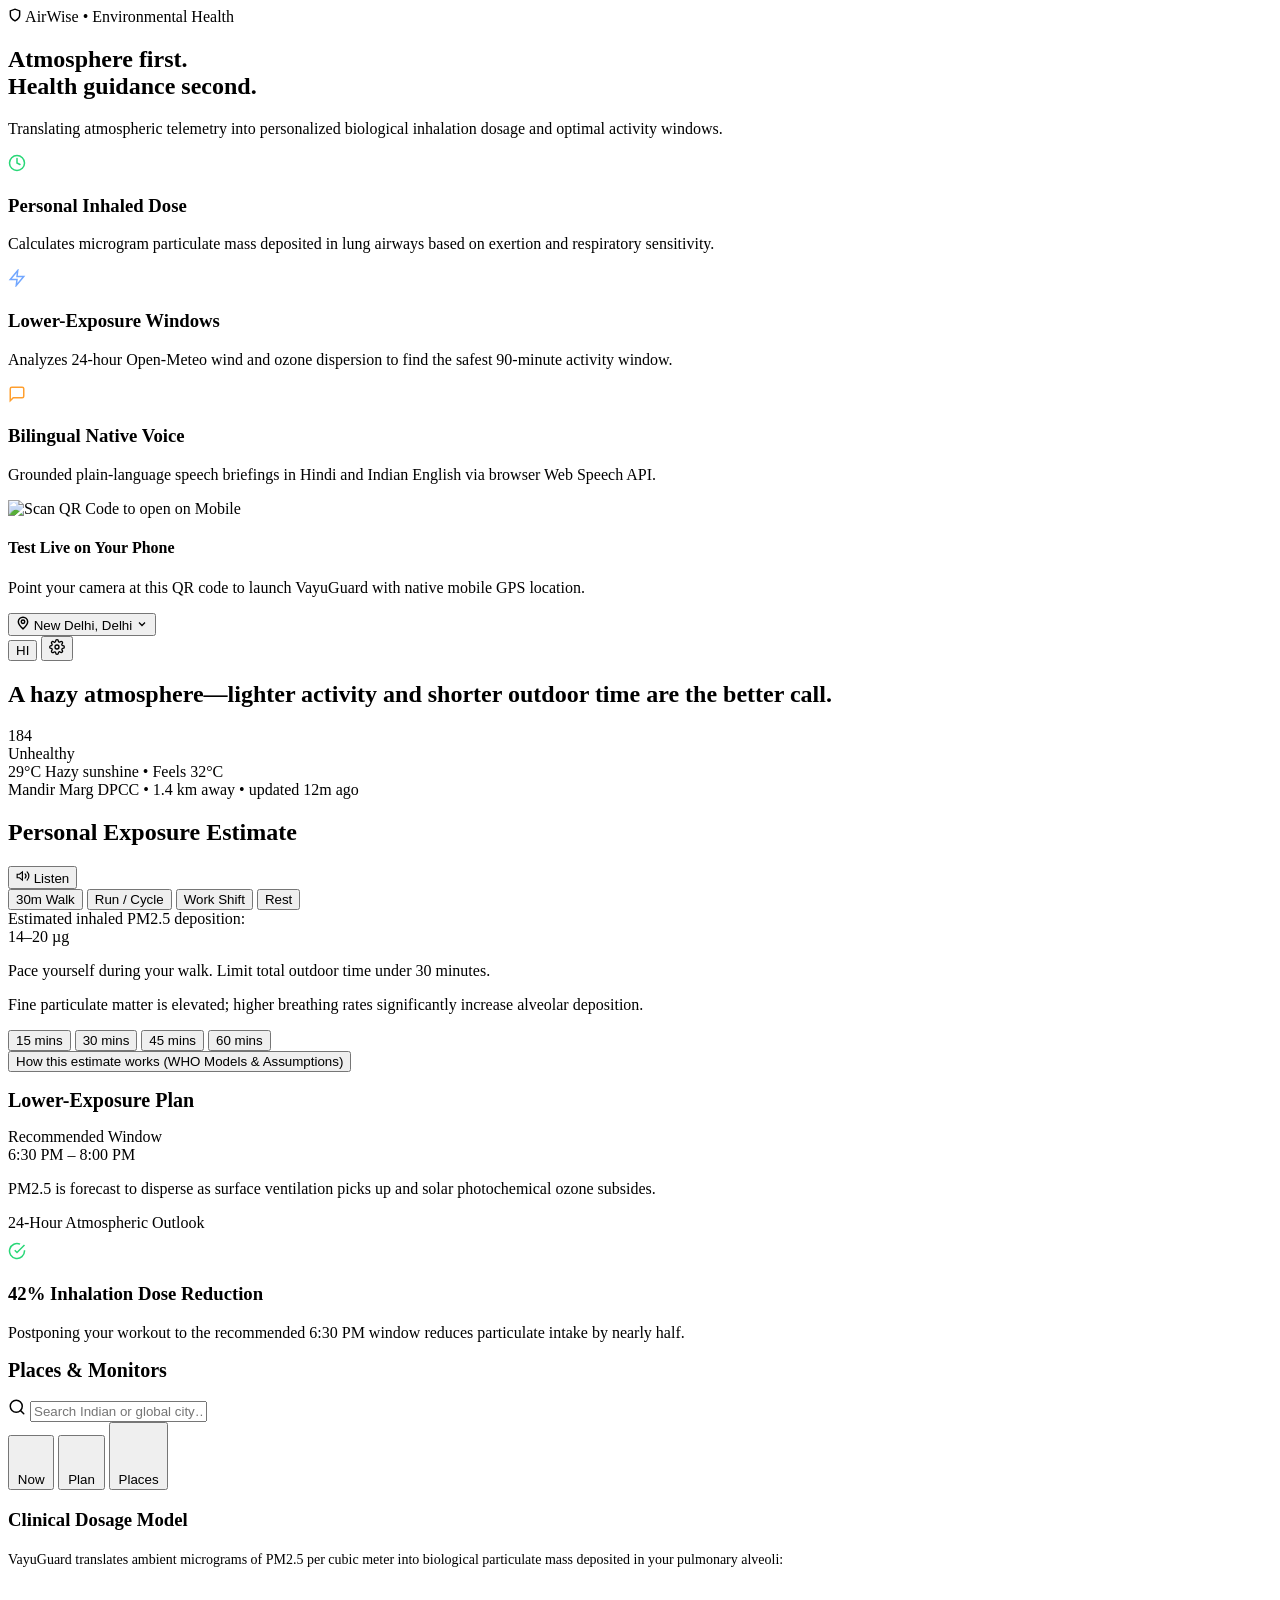
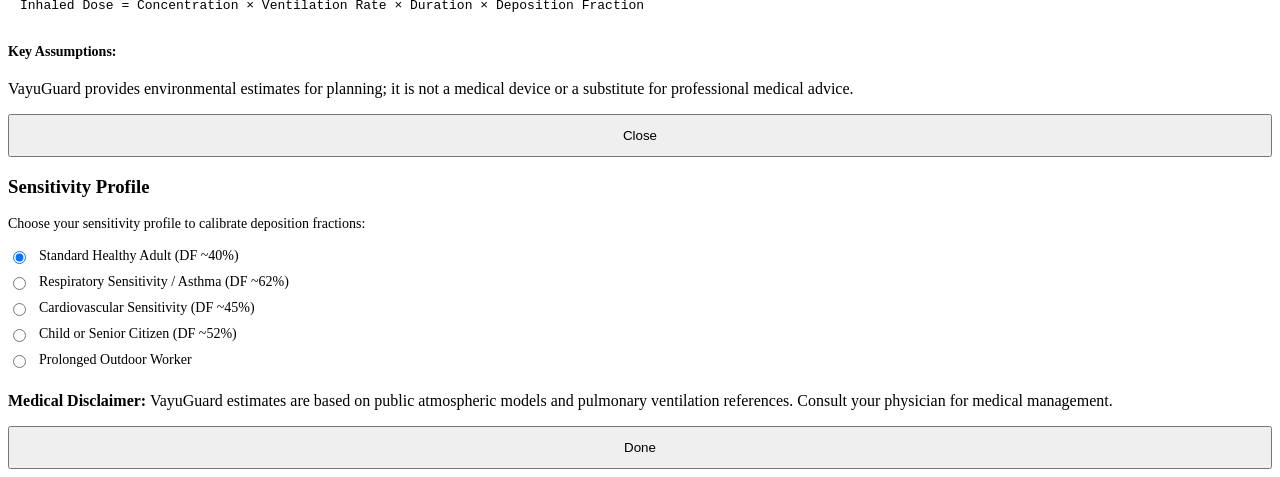
==== public/index.html @ 179cac8d "feat: initial commit of AirWise atmospheric weather and health advisory platform" ====
<!DOCTYPE html>
<html lang="en">
<head>
  <meta charset="UTF-8">
  <meta name="viewport" content="width=device-width, initial-scale=1.0, viewport-fit=cover, maximum-scale=1.0, user-scalable=no">
  <meta name="theme-color" content="#0B1020">
  <meta name="apple-mobile-web-app-capable" content="yes">
  <meta name="apple-mobile-web-app-status-bar-style" content="black-translucent">
  <title>AirWise — Atmospheric Weather & Health</title>
  
  <link rel="manifest" href="/manifest.webmanifest">
  <link rel="icon" href="/icons/icon-192.svg" type="image/svg+xml">
  
  <link rel="stylesheet" href="https://fonts.cdnfonts.com/css/sf-pro-display">
  <link rel="stylesheet" href="/styles/tokens.css">
  <link rel="stylesheet" href="/styles/base.css">
  <link rel="stylesheet" href="/styles/weather-scenes.css">
  <link rel="stylesheet" href="/styles/components.css">
  <link rel="stylesheet" href="/styles/motion.css">
</head>
<body>

  <div class="app-wrapper">
    
    <!-- DESKTOP PRESENTER PANEL (Visible on screen width >= 768px) -->
    <aside class="presenter-panel" id="presenterPanel">
      <div class="presenter-header">
        <div class="brand-tag">
          <svg width="14" height="14" viewBox="0 0 24 24" fill="none" stroke="currentColor" stroke-width="2.5" stroke-linecap="round"><path d="M12 22s8-4 8-10V5l-8-3-8 3v7c0 6 8 10 8 10z"/></svg>
          AirWise • Environmental Health
        </div>
        <h1>Atmosphere first.<br>Health guidance second.</h1>
        <p>Translating atmospheric telemetry into personalized biological inhalation dosage and optimal activity windows.</p>
      </div>

      <div class="proof-points">
        <div class="proof-card">
          <div class="icon-box">
            <svg width="18" height="18" viewBox="0 0 24 24" fill="none" stroke="#28D777" stroke-width="2" stroke-linecap="round"><circle cx="12" cy="12" r="10"/><polyline points="12 6 12 12 16 14"/></svg>
          </div>
          <div>
            <h3>Personal Inhaled Dose</h3>
            <p>Calculates microgram particulate mass deposited in lung airways based on exertion and respiratory sensitivity.</p>
          </div>
        </div>

        <div class="proof-card">
          <div class="icon-box">
            <svg width="18" height="18" viewBox="0 0 24 24" fill="none" stroke="#72A7FF" stroke-width="2" stroke-linecap="round"><polygon points="13 2 3 14 12 14 11 22 21 10 12 10 13 2"/></svg>
          </div>
          <div>
            <h3>Lower-Exposure Windows</h3>
            <p>Analyzes 24-hour Open-Meteo wind and ozone dispersion to find the safest 90-minute activity window.</p>
          </div>
        </div>

        <div class="proof-card">
          <div class="icon-box">
            <svg width="18" height="18" viewBox="0 0 24 24" fill="none" stroke="#FF9F2F" stroke-width="2" stroke-linecap="round"><path d="M21 15a2 2 0 0 1-2 2H7l-4 4V5a2 2 0 0 1 2-2h14a2 2 0 0 1 2 2z"/></svg>
          </div>
          <div>
            <h3>Bilingual Native Voice</h3>
            <p>Grounded plain-language speech briefings in Hindi and Indian English via browser Web Speech API.</p>
          </div>
        </div>
      </div>

      <div class="qr-box">
        <img class="qr-code-img" id="desktopQrImage" alt="Scan QR Code to open on Mobile" src="https://api.qrserver.com/v1/create-qr-code/?size=180x180&data=https%3A%2F%2Frobbie-explicit-obtained-insert.trycloudflare.com" />
        <div class="qr-info">
          <h4>Test Live on Your Phone</h4>
          <p>Point your camera at this QR code to launch VayuGuard with native mobile GPS location.</p>
        </div>
      </div>
    </aside>

    <!-- MOBILE STAGE -->
    <main class="device-stage">
      <div class="mobile-shell" id="mobileShell">
        
        <!-- Condition-Aware Atmospheric Canvas -->
        <div class="atmospheric-canvas scene-clear" id="atmosphericCanvas"></div>
        <div class="aqi-tint-layer tint-unhealthy" id="tintLayer"></div>

        <!-- App Views Viewport -->
        <div class="views-viewport">
          
          <!-- VIEW 1: NOW (Atmospheric Hero & Personal Guidance) -->
          <section class="view-page active" id="view-now">
            <!-- Top App Bar -->
            <header class="top-nav">
              <button class="location-chip" id="gpsBtn" title="Use Live GPS Location">
                <svg width="14" height="14" viewBox="0 0 24 24" fill="none" stroke="currentColor" stroke-width="2.5" stroke-linecap="round"><path d="M12 2a8 8 0 0 0-8 8c0 5.25 8 12 8 12s8-6.75 8-12a8 8 0 0 0-8-8z"/><circle cx="12" cy="10" r="3"/></svg>
                <span id="locationLabel">New Delhi, Delhi</span>
                <svg width="12" height="12" viewBox="0 0 24 24" fill="none" stroke="currentColor" stroke-width="2.5"><polyline points="6 9 12 15 18 9"/></svg>
              </button>

              <div class="header-actions">
                <button class="icon-btn" id="langToggleBtn" title="Switch Language">HI</button>
                <button class="icon-btn" id="moreBtn" title="Settings & Profile">
                  <svg width="16" height="16" viewBox="0 0 24 24" fill="none" stroke="currentColor" stroke-width="2" stroke-linecap="round"><circle cx="12" cy="12" r="3"/><path d="M19.4 15a1.65 1.65 0 0 0 .33 1.82l.06.06a2 2 0 0 1 0 2.83 2 2 0 0 1-2.83 0l-.06-.06a1.65 1.65 0 0 0-1.82-.33 1.65 1.65 0 0 0-1 1.51V21a2 2 0 0 1-2 2 2 2 0 0 1-2-2v-.09A1.65 1.65 0 0 0 9 19.4a1.65 1.65 0 0 0-1.82.33l-.06.06a2 2 0 0 1-2.83 0 2 2 0 0 1 0-2.83l.06-.06a1.65 1.65 0 0 0 .33-1.82 1.65 1.65 0 0 0-1.51-1H3a2 2 0 0 1-2-2 2 2 0 0 1 2-2h.09A1.65 1.65 0 0 0 4.6 9a1.65 1.65 0 0 0-.33-1.82l-.06-.06a2 2 0 0 1 0-2.83 2 2 0 0 1 2.83 0l.06.06a1.65 1.65 0 0 0 1.82.33H9a1.65 1.65 0 0 0 1-1.51V3a2 2 0 0 1 2-2 2 2 0 0 1 2 2v.09a1.65 1.65 0 0 0 1 1.51 1.65 1.65 0 0 0 1.82-.33l.06-.06a2 2 0 0 1 2.83 0 2 2 0 0 1 0 2.83l-.06.06a1.65 1.65 0 0 0-.33 1.82V9a1.65 1.65 0 0 0 1.51 1H21a2 2 0 0 1 2 2 2 2 0 0 1-2 2h-.09a1.65 1.65 0 0 0-1.51 1z"/></svg>
                </button>
              </div>
            </header>

            <!-- Hero Section -->
            <div class="hero-atmosphere">
              <h1 class="contextual-sentence" id="contextSentence">A hazy atmosphere—lighter activity and shorter outdoor time are the better call.</h1>
              
              <div class="metric-row">
                <div class="hero-aqi tabular-nums" id="heroAqi">184</div>
                <span class="category-pill cat-unhealthy" id="categoryPill">Unhealthy</span>
              </div>

              <div class="weather-sub-row">
                <span class="tabular-nums" id="weatherTemp">29°C</span>
                <span id="weatherCondition">Hazy sunshine • Feels 32°C</span>
              </div>

              <div class="station-pill" id="stationInfo">
                <span class="station-dot"></span>
                <span>Mandir Marg DPCC • 1.4 km away • updated 12m ago</span>
              </div>
            </div>

            <!-- Personal Guidance Card -->
            <div class="guidance-card">
              <div class="guidance-header">
                <h2>Personal Exposure Estimate</h2>
                <button class="audio-btn" id="listenBtn">
                  <svg width="14" height="14" viewBox="0 0 24 24" fill="none" stroke="currentColor" stroke-width="2" stroke-linecap="round"><polygon points="11 5 6 9 2 9 2 15 6 15 11 19 11 5"/><path d="M19.07 4.93a10 10 0 0 1 0 14.14M15.54 8.46a5 5 0 0 1 0 7.07"/></svg>
                  <span id="listenBtnText">Listen</span>
                </button>
              </div>

              <!-- Quick Activity Selector Chips -->
              <div class="quick-selector-row">
                <button class="selector-chip activity-chip active" data-act="walk">30m Walk</button>
                <button class="selector-chip activity-chip" data-act="run_cycle">Run / Cycle</button>
                <button class="selector-chip activity-chip" data-act="outdoor_labor">Work Shift</button>
                <button class="selector-chip activity-chip" data-act="rest">Rest</button>
              </div>

              <!-- Inhaled Dose Display -->
              <div class="dose-hero-box">
                <div class="dose-label">Estimated inhaled PM2.5 deposition:</div>
                <div class="dose-range-val tabular-nums" id="doseVal">14–20 µg</div>
              </div>

              <p class="guidance-action-text" id="guidanceAction">Pace yourself during your walk. Limit total outdoor time under 30 minutes.</p>
              <p class="guidance-why-text" id="guidanceWhy">Fine particulate matter is elevated; higher breathing rates significantly increase alveolar deposition.</p>

              <!-- Duration Selector -->
              <div class="quick-selector-row">
                <button class="selector-chip duration-chip" data-dur="15">15 mins</button>
                <button class="selector-chip duration-chip active" data-dur="30">30 mins</button>
                <button class="selector-chip duration-chip" data-dur="45">45 mins</button>
                <button class="selector-chip duration-chip" data-dur="60">60 mins</button>
              </div>

              <button class="how-it-works-toggle" id="howItWorksBtn">How this estimate works (WHO Models & Assumptions)</button>
            </div>
          </section>

          <!-- VIEW 2: PLAN (Lower-Exposure Window & 24h Hourly Strip) -->
          <section class="view-page" id="view-plan">
            <header class="top-nav">
              <h2 style="font-size: 20px; font-weight: 700;">Lower-Exposure Plan</h2>
            </header>

            <div class="plan-hero-banner">
              <span class="plan-tag">Recommended Window</span>
              <div class="plan-window-time" id="planWindowTime">6:30 PM – 8:00 PM</div>
              <p class="plan-reason" id="planReason">PM2.5 is forecast to disperse as surface ventilation picks up and solar photochemical ozone subsides.</p>
            </div>

            <div class="hourly-strip-container">
              <div class="strip-title">24-Hour Atmospheric Outlook</div>
              <div class="hourly-scroll" id="hourlyContainer">
                <!-- Dynamically populated hourly cards -->
              </div>
            </div>

            <div class="proof-card" style="margin-top: 10px;">
              <div class="icon-box">
                <svg width="18" height="18" viewBox="0 0 24 24" fill="none" stroke="#28D777" stroke-width="2"><path d="M22 11.08V12a10 10 0 1 1-5.93-9.14"/><polyline points="22 4 12 14.01 9 11.01"/></svg>
              </div>
              <div>
                <h3>42% Inhalation Dose Reduction</h3>
                <p>Postponing your workout to the recommended 6:30 PM window reduces particulate intake by nearly half.</p>
              </div>
            </div>
          </section>

          <!-- VIEW 3: PLACES (City Search & Stations) -->
          <section class="view-page" id="view-places">
            <header class="top-nav">
              <h2 style="font-size: 20px; font-weight: 700;">Places & Monitors</h2>
            </header>

            <div class="search-input-box">
              <svg width="18" height="18" viewBox="0 0 24 24" fill="none" stroke="currentColor" stroke-width="2" stroke-linecap="round"><circle cx="11" cy="11" r="8"/><line x1="21" y1="21" x2="16.65" y2="16.65"/></svg>
              <input type="text" id="placesSearchInput" placeholder="Search Indian or global city…" />
            </div>

            <div class="city-tile-list" id="placesListContainer">
              <!-- Dynamically populated city tiles -->
            </div>
          </section>

        </div>

        <!-- Bottom Navigation Bar -->
        <nav class="bottom-nav">
          <button class="nav-tab-btn active" data-view="now">
            <svg viewBox="0 0 24 24" fill="none" stroke-width="2" stroke-linecap="round"><circle cx="12" cy="12" r="5"/><path d="M12 1v2M12 21v2M4.22 4.22l1.42 1.42M18.36 18.36l1.42 1.42M1 12h2M21 12h2M4.22 19.78l1.42-1.42M18.36 5.64l1.42-1.42"/></svg>
            <span>Now</span>
          </button>
          
          <button class="nav-tab-btn" data-view="plan">
            <svg viewBox="0 0 24 24" fill="none" stroke-width="2" stroke-linecap="round"><rect x="3" y="4" width="18" height="18" rx="2" ry="2"/><line x1="16" y1="2" x2="16" y2="6"/><line x1="8" y1="2" x2="8" y2="6"/><line x1="3" y1="10" x2="21" y2="10"/></svg>
            <span>Plan</span>
          </button>
          
          <button class="nav-tab-btn" data-view="places">
            <svg viewBox="0 0 24 24" fill="none" stroke-width="2" stroke-linecap="round"><path d="M21 10c0 7-9 13-9 13s-9-6-9-13a9 9 0 0 1 18 0z"/><circle cx="12" cy="10" r="3"/></svg>
            <span>Places</span>
          </button>
        </nav>

        <!-- "How It Works" Clinical Modal Sheet -->
        <div class="modal-backdrop" id="infoModal">
          <div class="modal-sheet">
            <div class="modal-handle"></div>
            <h3 class="modal-title">Clinical Dosage Model</h3>
            <p style="font-size: 14px; color: var(--text-muted); line-height: 1.5; margin-bottom: 16px;">
              VayuGuard translates ambient micrograms of PM2.5 per cubic meter into biological particulate mass deposited in your pulmonary alveoli:
            </p>
            <div style="background: rgba(255,255,255,0.05); padding: 12px; border-radius: 12px; font-family: monospace; font-size: 13px; margin-bottom: 16px;">
              Inhaled Dose = Concentration × Ventilation Rate × Duration × Deposition Fraction
            </div>
            <h4 style="font-size: 14px; font-weight: 600; margin-bottom: 8px;">Key Assumptions:</h4>
            <ul id="assumptionsList" style="font-size: 13px; color: var(--text-muted); line-height: 1.5; padding-left: 18px; margin-bottom: 20px;">
              <!-- Populated via JS -->
            </ul>
            <div class="disclaimer-banner">
              VayuGuard provides environmental estimates for planning; it is not a medical device or a substitute for professional medical advice.
            </div>
            <button class="selector-chip active" id="closeInfoModalBtn" style="width: 100%; margin-top: 16px; padding: 12px;">Close</button>
          </div>
        </div>

        <!-- "More / Settings" Sheet -->
        <div class="modal-backdrop" id="moreModal">
          <div class="modal-sheet">
            <div class="modal-handle"></div>
            <h3 class="modal-title">Sensitivity Profile</h3>
            <p style="font-size: 14px; color: var(--text-muted); margin-bottom: 16px;">Choose your sensitivity profile to calibrate deposition fractions:</p>

            <div style="display: flex; flex-direction: column; gap: 10px; margin-bottom: 24px;">
              <label style="display: flex; align-items: center; gap: 10px; font-size: 14px;">
                <input type="radio" name="profileOption" value="standard" checked> Standard Healthy Adult (DF ~40%)
              </label>
              <label style="display: flex; align-items: center; gap: 10px; font-size: 14px;">
                <input type="radio" name="profileOption" value="sensitive_respiratory"> Respiratory Sensitivity / Asthma (DF ~62%)
              </label>
              <label style="display: flex; align-items: center; gap: 10px; font-size: 14px;">
                <input type="radio" name="profileOption" value="sensitive_cardiac"> Cardiovascular Sensitivity (DF ~45%)
              </label>
              <label style="display: flex; align-items: center; gap: 10px; font-size: 14px;">
                <input type="radio" name="profileOption" value="child_elderly"> Child or Senior Citizen (DF ~52%)
              </label>
              <label style="display: flex; align-items: center; gap: 10px; font-size: 14px;">
                <input type="radio" name="profileOption" value="outdoor_worker"> Prolonged Outdoor Worker
              </label>
            </div>

            <div class="disclaimer-banner">
              <strong>Medical Disclaimer:</strong> VayuGuard estimates are based on public atmospheric models and pulmonary ventilation references. Consult your physician for medical management.
            </div>
            <button class="selector-chip active" id="closeMoreModalBtn" style="width: 100%; margin-top: 16px; padding: 12px;">Done</button>
          </div>
        </div>

      </div>
    </main>

  </div>

  <script type="module" src="/js/app.js"></script>
</body>
</html>
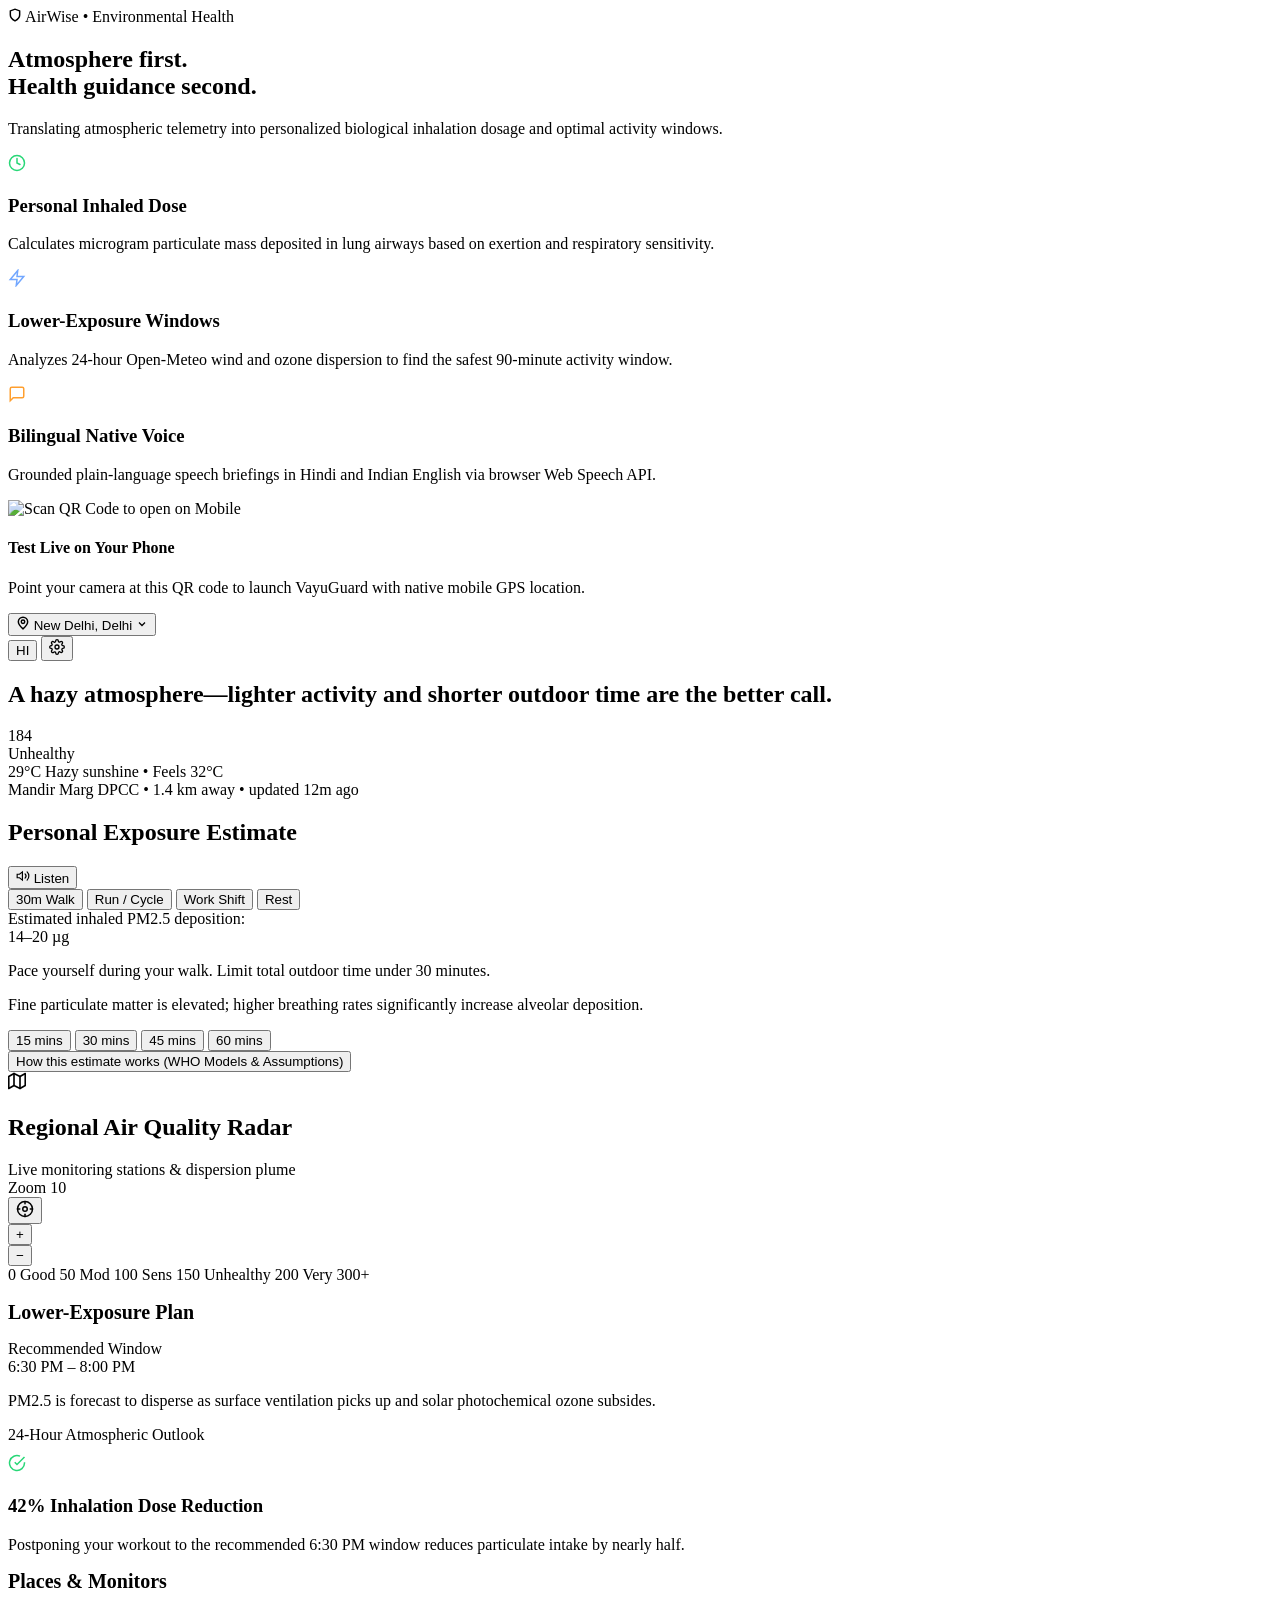
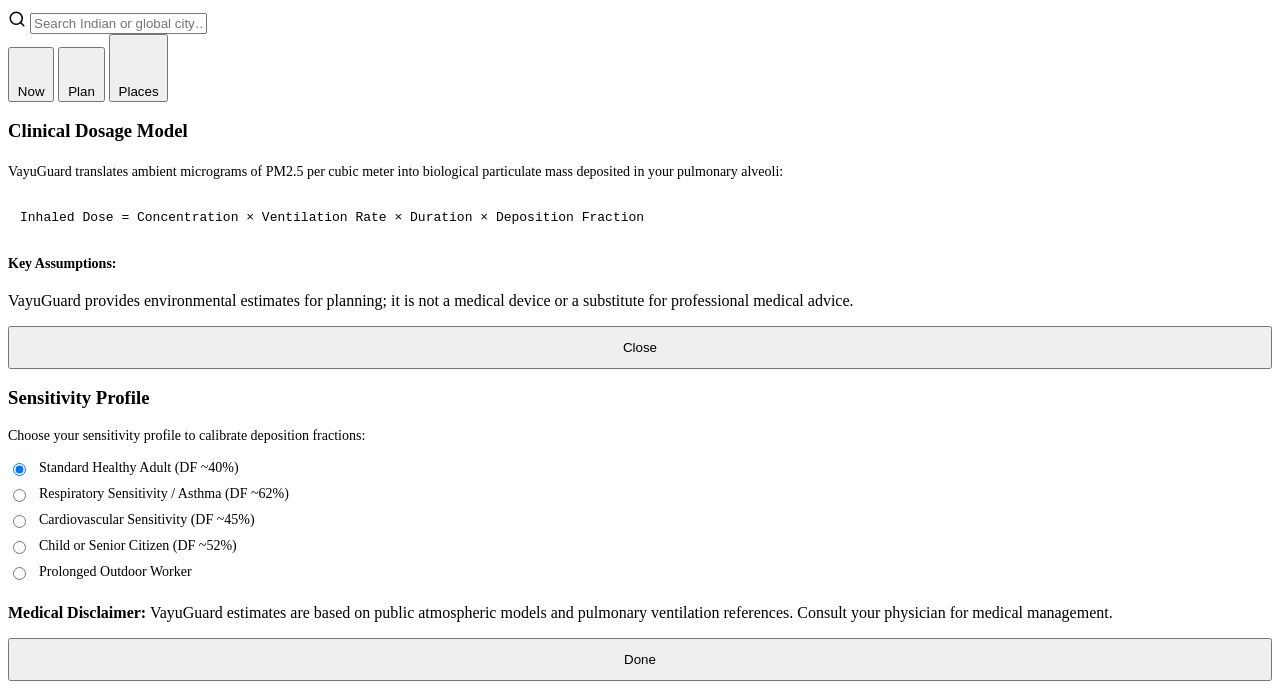
==== commit 2231005a: "feat: add regional air quality radar map with live station pins and dispersion plume" ====
--- a/public/index.html
+++ b/public/index.html
@@ -12,6 +12,8 @@
   <link rel="icon" href="/icons/icon-192.svg" type="image/svg+xml">
   
   <link rel="stylesheet" href="https://fonts.cdnfonts.com/css/sf-pro-display">
+  <link rel="stylesheet" href="https://unpkg.com/leaflet@1.9.4/dist/leaflet.css" crossorigin="" />
+  <script src="https://unpkg.com/leaflet@1.9.4/dist/leaflet.js" crossorigin=""></script>
   <link rel="stylesheet" href="/styles/tokens.css">
   <link rel="stylesheet" href="/styles/base.css">
   <link rel="stylesheet" href="/styles/weather-scenes.css">
@@ -159,6 +161,70 @@
               </div>
 
               <button class="how-it-works-toggle" id="howItWorksBtn">How this estimate works (WHO Models & Assumptions)</button>
+            </div>
+
+            <!-- Regional Air Quality Map (MSN Weather Style) -->
+            <div class="air-quality-map-section" id="airQualityMapSection">
+              <div class="map-section-header">
+                <div class="map-title-row">
+                  <svg class="map-icon" width="18" height="18" viewBox="0 0 24 24" fill="none" stroke="currentColor" stroke-width="2.2" stroke-linecap="round" stroke-linejoin="round">
+                    <polygon points="1 6 1 22 8 18 16 22 23 18 23 2 16 6 8 2 1 6"/>
+                    <line x1="8" y1="2" x2="8" y2="18"/>
+                    <line x1="16" y1="6" x2="16" y2="22"/>
+                  </svg>
+                  <div class="map-titles">
+                    <h2 class="map-main-title">Regional Air Quality Radar</h2>
+                    <span class="map-subtitle" id="mapLocationSubtitle">Live monitoring stations & dispersion plume</span>
+                  </div>
+                </div>
+                <div class="map-status-pill" id="mapStatusPill">
+                  <span class="pulse-dot"></span>
+                  <span id="mapZoomLevel">Zoom 10</span>
+                </div>
+              </div>
+
+              <div class="aqi-map-card">
+                <div id="airQualityLeafletMap" class="aqi-leaflet-container"></div>
+                
+                <!-- Floating Apple Glass Controls -->
+                <div class="map-floating-controls">
+                  <button class="map-control-btn" id="mapRecenterBtn" title="Center on My Location">
+                    <svg width="18" height="18" viewBox="0 0 24 24" fill="none" stroke="currentColor" stroke-width="2" stroke-linecap="round"><circle cx="12" cy="12" r="10"/><circle cx="12" cy="12" r="3"/><line x1="12" y1="2" x2="12" y2="5"/><line x1="12" y1="19" x2="12" y2="22"/><line x1="2" y1="12" x2="5" y2="12"/><line x1="19" y1="12" x2="22" y2="12"/></svg>
+                  </button>
+                  <div class="map-zoom-pill">
+                    <button class="map-zoom-btn" id="mapZoomInBtn" title="Zoom In">+</button>
+                    <div class="map-zoom-divider"></div>
+                    <button class="map-zoom-btn" id="mapZoomOutBtn" title="Zoom Out">−</button>
+                  </div>
+                </div>
+
+                <!-- Selected Station Interactive Banner Callout -->
+                <div class="map-station-banner" id="mapStationBanner" style="display: none;">
+                  <div class="banner-left">
+                    <span class="station-tag" id="bannerStationName">Mandir Marg, Delhi</span>
+                    <span class="station-meta" id="bannerStationMeta">2.7 km away • DPCC Continuous</span>
+                  </div>
+                  <div class="banner-right">
+                    <div class="banner-aqi-pill" id="bannerAqiPill">
+                      <span id="bannerAqiVal">184</span>
+                      <span class="banner-aqi-label" id="bannerAqiCat">Unhealthy</span>
+                    </div>
+                  </div>
+                </div>
+
+                <!-- MSN-style Horizontal Color Gradient Spectrum Legend Bar -->
+                <div class="msn-spectrum-legend">
+                  <div class="spectrum-bar"></div>
+                  <div class="spectrum-ticks">
+                    <span class="tick tick-good">0 Good</span>
+                    <span class="tick tick-mod">50 Mod</span>
+                    <span class="tick tick-sens">100 Sens</span>
+                    <span class="tick tick-unhealthy">150 Unhealthy</span>
+                    <span class="tick tick-very">200 Very</span>
+                    <span class="tick tick-haz">300+</span>
+                  </div>
+                </div>
+              </div>
             </div>
           </section>
 
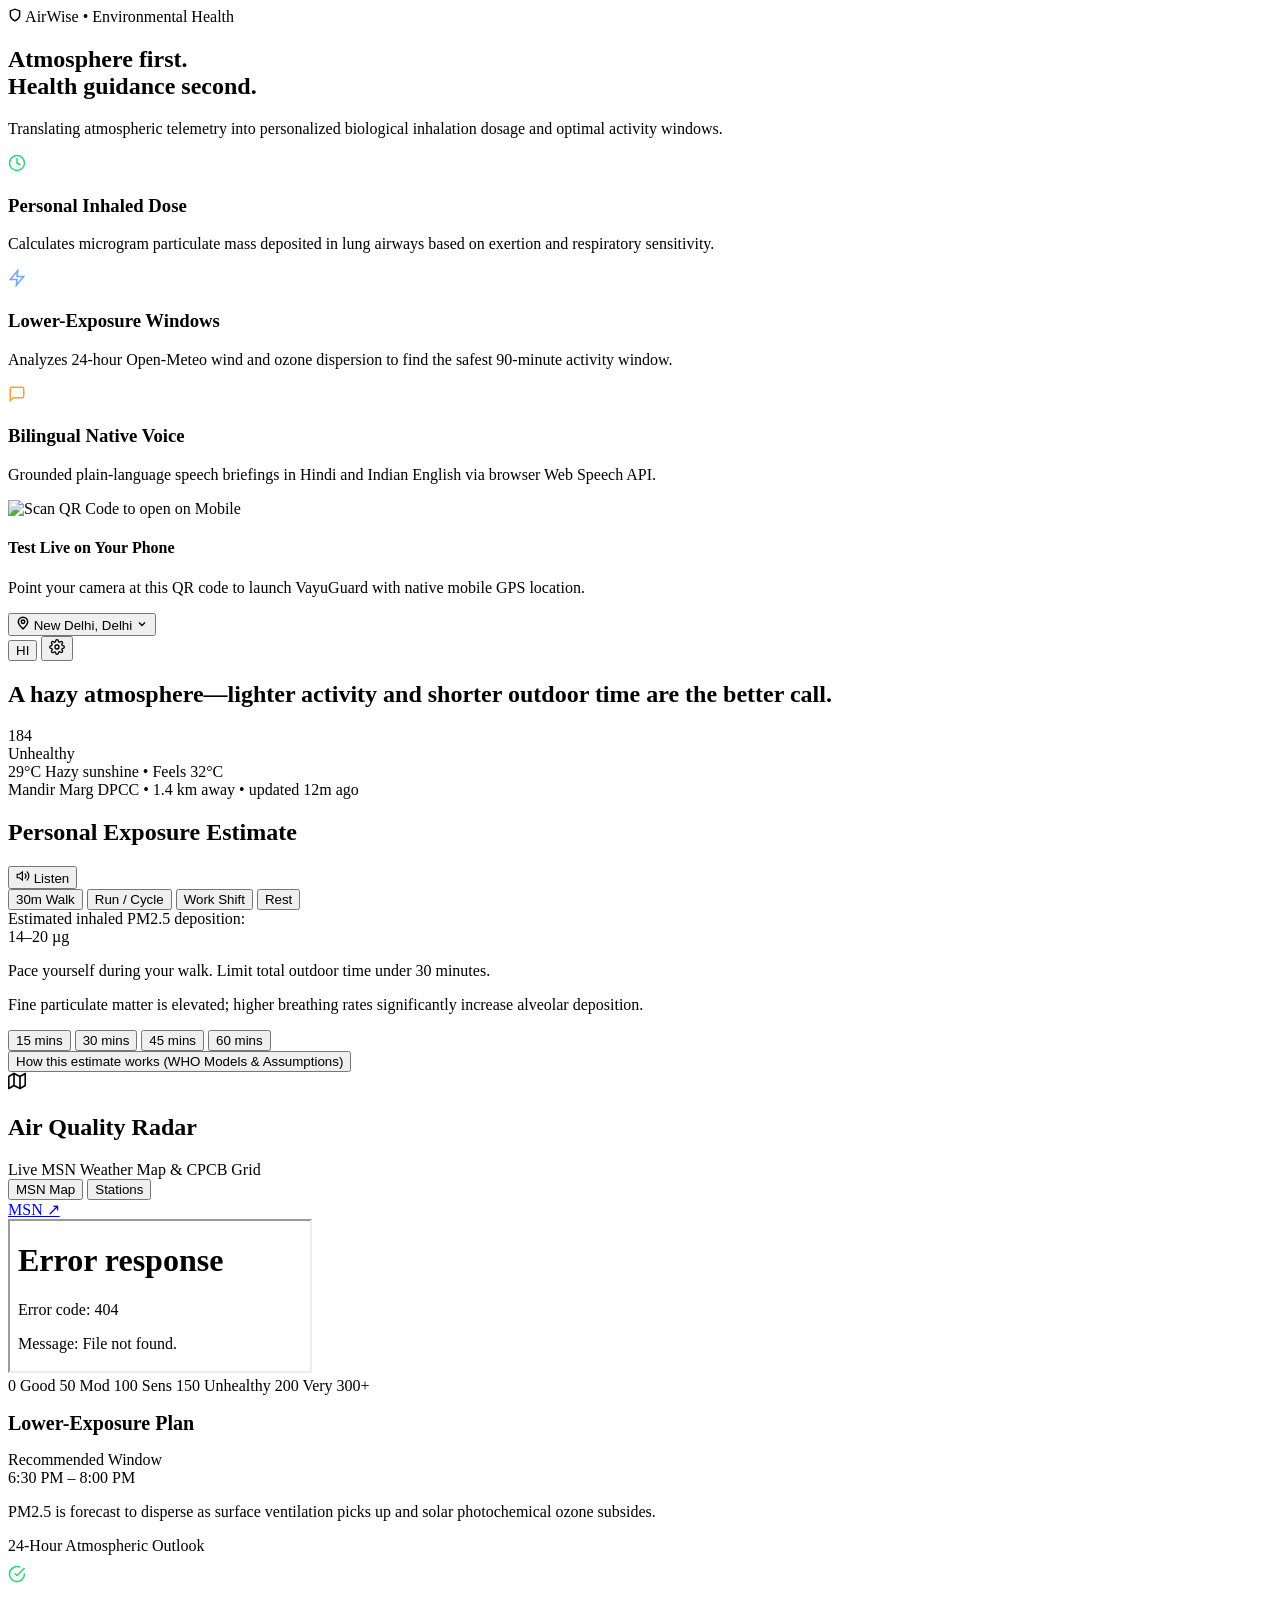
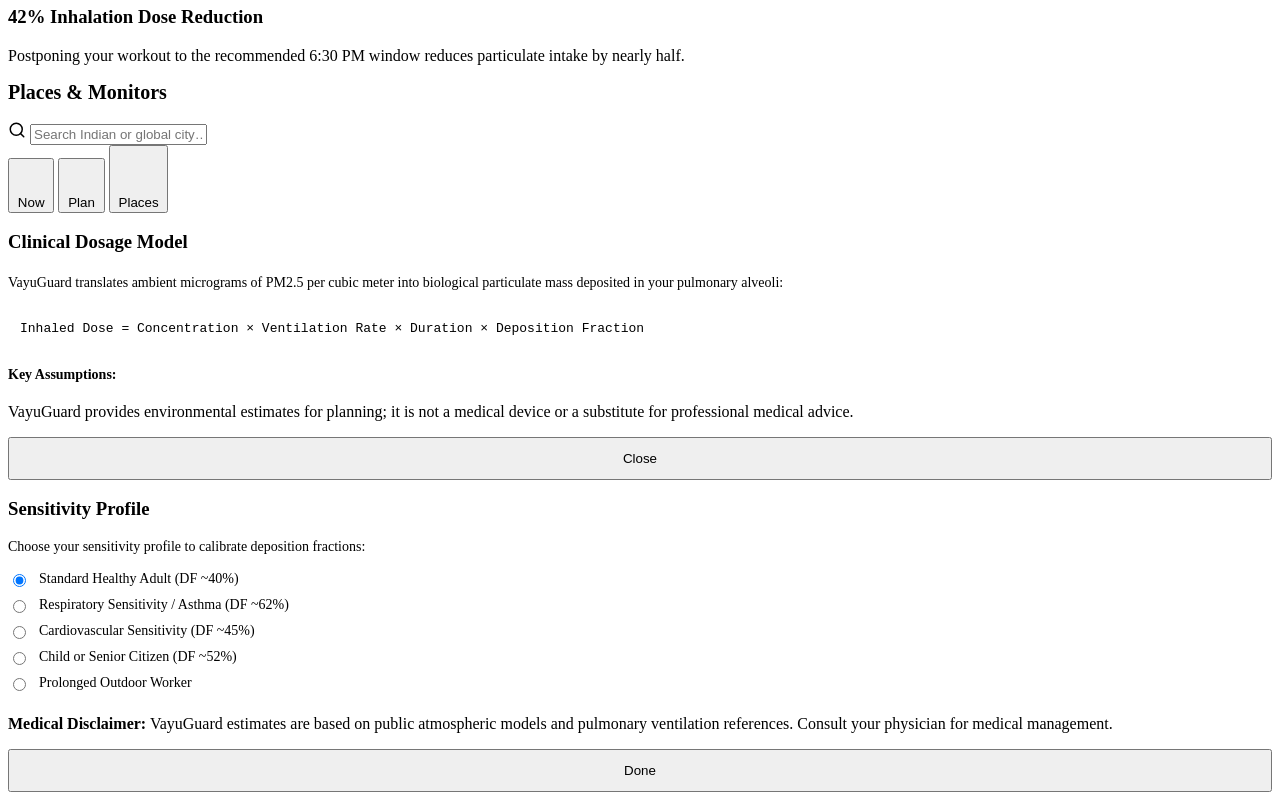
==== commit 1081c398: "feat: embed live msn weather air quality map with proxy route" ====
--- a/public/index.html
+++ b/public/index.html
@@ -173,41 +173,54 @@
                     <line x1="16" y1="6" x2="16" y2="22"/>
                   </svg>
                   <div class="map-titles">
-                    <h2 class="map-main-title">Regional Air Quality Radar</h2>
-                    <span class="map-subtitle" id="mapLocationSubtitle">Live monitoring stations & dispersion plume</span>
-                  </div>
-                </div>
-                <div class="map-status-pill" id="mapStatusPill">
-                  <span class="pulse-dot"></span>
-                  <span id="mapZoomLevel">Zoom 10</span>
+                    <h2 class="map-main-title">Air Quality Radar</h2>
+                    <span class="map-subtitle" id="mapLocationSubtitle">Live MSN Weather Map & CPCB Grid</span>
+                  </div>
+                </div>
+                <div class="map-header-actions">
+                  <div class="map-toggle-pill">
+                    <button class="map-mode-btn active" id="btnModeMsn" data-mode="msn">MSN Map</button>
+                    <button class="map-mode-btn" id="btnModeRadar" data-mode="radar">Stations</button>
+                  </div>
+                  <a href="https://www.msn.com/en-in/weather/maps/airquality?zoom=10" target="_blank" rel="noopener noreferrer" class="msn-link-btn" id="msnExternalLink" title="Open full interactive map on MSN Weather in new tab">
+                    <span>MSN ↗</span>
+                  </a>
                 </div>
               </div>
 
               <div class="aqi-map-card">
-                <div id="airQualityLeafletMap" class="aqi-leaflet-container"></div>
-                
-                <!-- Floating Apple Glass Controls -->
-                <div class="map-floating-controls">
-                  <button class="map-control-btn" id="mapRecenterBtn" title="Center on My Location">
-                    <svg width="18" height="18" viewBox="0 0 24 24" fill="none" stroke="currentColor" stroke-width="2" stroke-linecap="round"><circle cx="12" cy="12" r="10"/><circle cx="12" cy="12" r="3"/><line x1="12" y1="2" x2="12" y2="5"/><line x1="12" y1="19" x2="12" y2="22"/><line x1="2" y1="12" x2="5" y2="12"/><line x1="19" y1="12" x2="22" y2="12"/></svg>
-                  </button>
-                  <div class="map-zoom-pill">
-                    <button class="map-zoom-btn" id="mapZoomInBtn" title="Zoom In">+</button>
-                    <div class="map-zoom-divider"></div>
-                    <button class="map-zoom-btn" id="mapZoomOutBtn" title="Zoom Out">−</button>
-                  </div>
-                </div>
-
-                <!-- Selected Station Interactive Banner Callout -->
-                <div class="map-station-banner" id="mapStationBanner" style="display: none;">
-                  <div class="banner-left">
-                    <span class="station-tag" id="bannerStationName">Mandir Marg, Delhi</span>
-                    <span class="station-meta" id="bannerStationMeta">2.7 km away • DPCC Continuous</span>
-                  </div>
-                  <div class="banner-right">
-                    <div class="banner-aqi-pill" id="bannerAqiPill">
-                      <span id="bannerAqiVal">184</span>
-                      <span class="banner-aqi-label" id="bannerAqiCat">Unhealthy</span>
+                <!-- MSN Weather Live Iframe Map (Primary) -->
+                <div id="msnMapWrapper" class="msn-map-wrapper">
+                  <iframe id="msnMapFrame" src="/api/msn-map?zoom=10" class="msn-map-iframe" title="MSN Weather Air Quality Map" loading="lazy" allow="geolocation"></iframe>
+                </div>
+
+                <!-- CPCB Leaflet Stations Radar Map (Secondary Layer) -->
+                <div id="radarMapWrapper" class="radar-map-wrapper" style="display: none;">
+                  <div id="airQualityLeafletMap" class="aqi-leaflet-container"></div>
+                  
+                  <!-- Floating Apple Glass Controls -->
+                  <div class="map-floating-controls">
+                    <button class="map-control-btn" id="mapRecenterBtn" title="Center on My Location">
+                      <svg width="18" height="18" viewBox="0 0 24 24" fill="none" stroke="currentColor" stroke-width="2" stroke-linecap="round"><circle cx="12" cy="12" r="10"/><circle cx="12" cy="12" r="3"/><line x1="12" y1="2" x2="12" y2="5"/><line x1="12" y1="19" x2="12" y2="22"/><line x1="2" y1="12" x2="5" y2="12"/><line x1="19" y1="12" x2="22" y2="12"/></svg>
+                    </button>
+                    <div class="map-zoom-pill">
+                      <button class="map-zoom-btn" id="mapZoomInBtn" title="Zoom In">+</button>
+                      <div class="map-zoom-divider"></div>
+                      <button class="map-zoom-btn" id="mapZoomOutBtn" title="Zoom Out">−</button>
+                    </div>
+                  </div>
+
+                  <!-- Selected Station Interactive Banner Callout -->
+                  <div class="map-station-banner" id="mapStationBanner" style="display: none;">
+                    <div class="banner-left">
+                      <span class="station-tag" id="bannerStationName">Mandir Marg, Delhi</span>
+                      <span class="station-meta" id="bannerStationMeta">2.7 km away • DPCC Continuous</span>
+                    </div>
+                    <div class="banner-right">
+                      <div class="banner-aqi-pill" id="bannerAqiPill">
+                        <span id="bannerAqiVal">184</span>
+                        <span class="banner-aqi-label" id="bannerAqiCat">Unhealthy</span>
+                      </div>
                     </div>
                   </div>
                 </div>
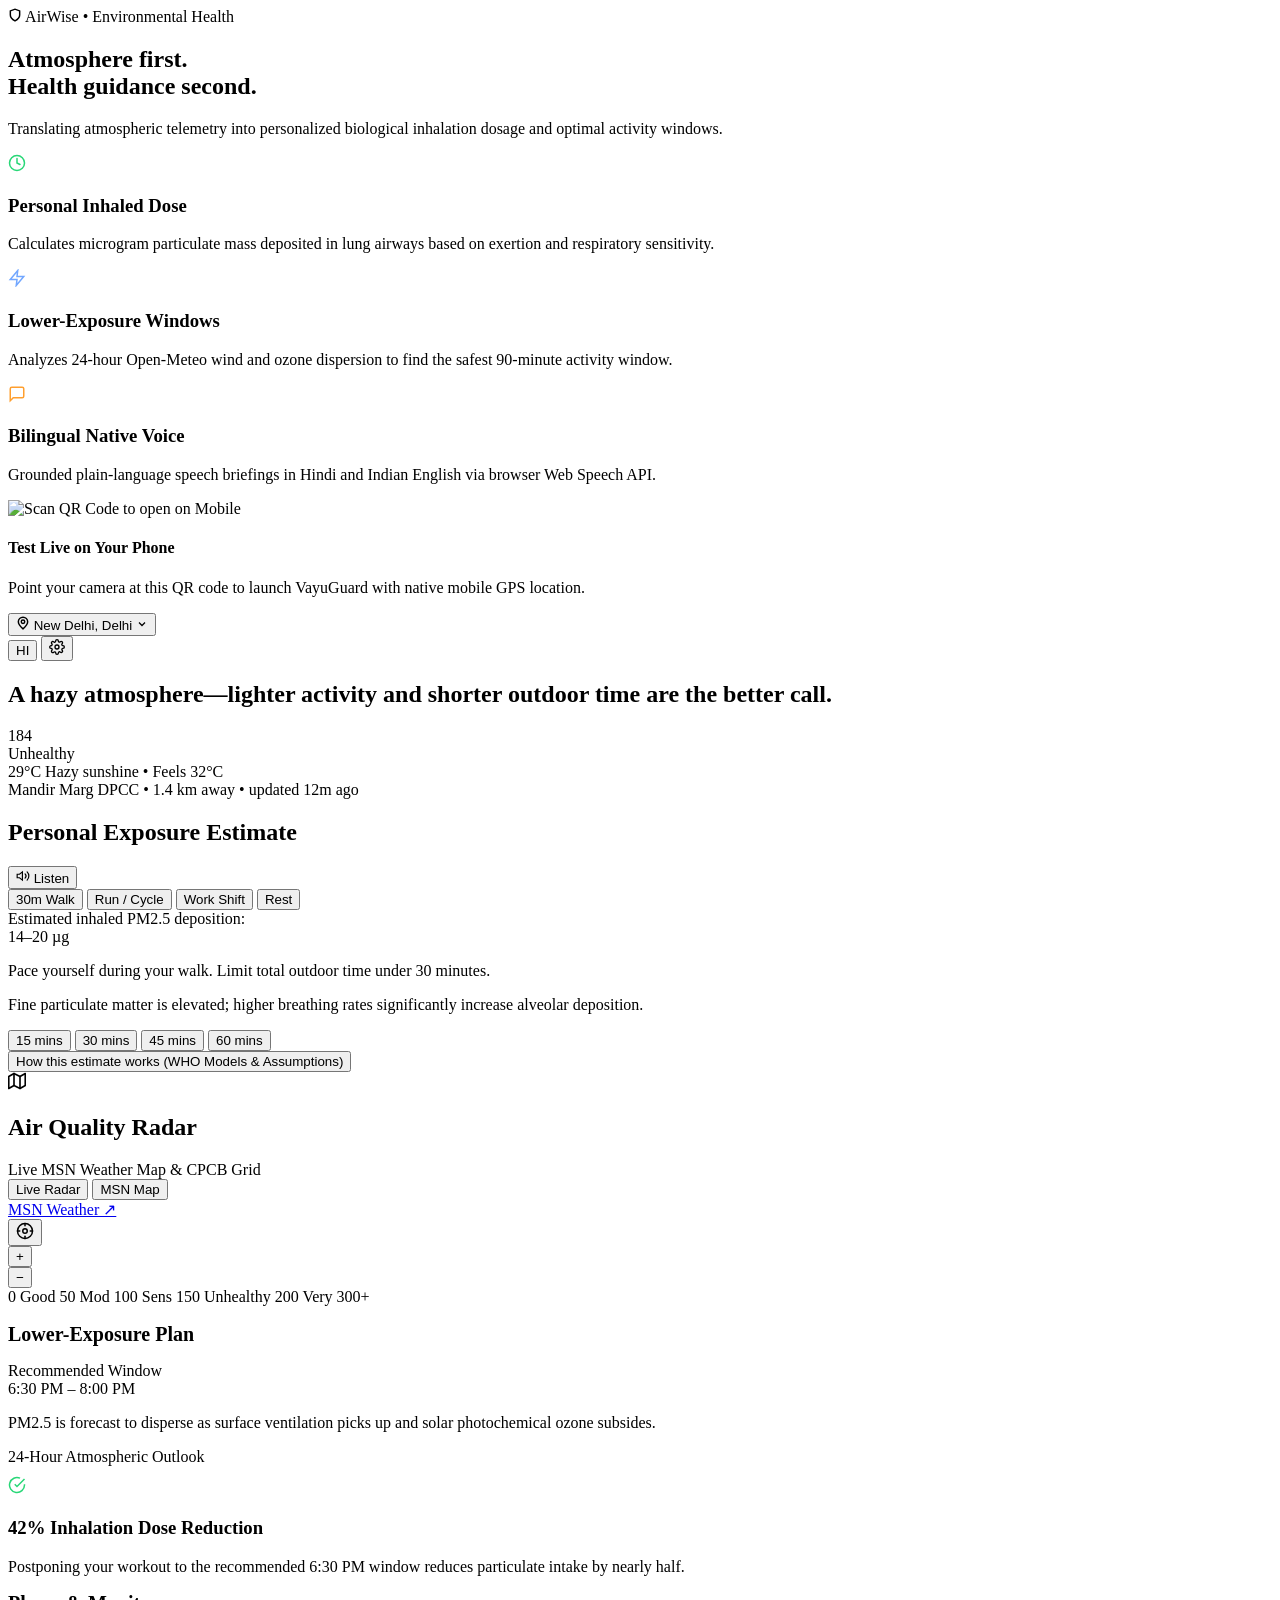
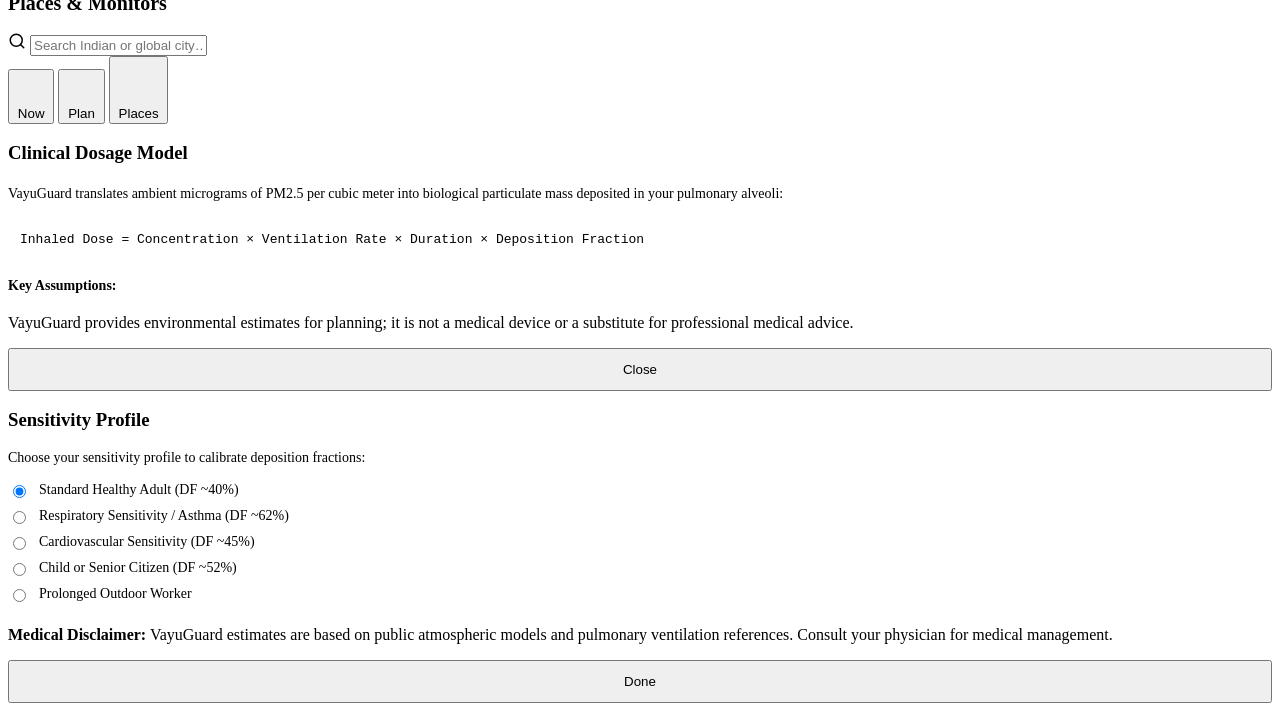
==== commit 069d0c08: "fix: default air quality radar map to active interactive layer with msn toggle" ====
--- a/public/index.html
+++ b/public/index.html
@@ -179,23 +179,18 @@
                 </div>
                 <div class="map-header-actions">
                   <div class="map-toggle-pill">
-                    <button class="map-mode-btn active" id="btnModeMsn" data-mode="msn">MSN Map</button>
-                    <button class="map-mode-btn" id="btnModeRadar" data-mode="radar">Stations</button>
+                    <button class="map-mode-btn active" id="btnModeRadar" data-mode="radar">Live Radar</button>
+                    <button class="map-mode-btn" id="btnModeMsn" data-mode="msn">MSN Map</button>
                   </div>
                   <a href="https://www.msn.com/en-in/weather/maps/airquality?zoom=10" target="_blank" rel="noopener noreferrer" class="msn-link-btn" id="msnExternalLink" title="Open full interactive map on MSN Weather in new tab">
-                    <span>MSN ↗</span>
+                    <span>MSN Weather ↗</span>
                   </a>
                 </div>
               </div>
 
               <div class="aqi-map-card">
-                <!-- MSN Weather Live Iframe Map (Primary) -->
-                <div id="msnMapWrapper" class="msn-map-wrapper">
-                  <iframe id="msnMapFrame" src="/api/msn-map?zoom=10" class="msn-map-iframe" title="MSN Weather Air Quality Map" loading="lazy" allow="geolocation"></iframe>
-                </div>
-
-                <!-- CPCB Leaflet Stations Radar Map (Secondary Layer) -->
-                <div id="radarMapWrapper" class="radar-map-wrapper" style="display: none;">
+                <!-- CPCB Leaflet Stations Radar Map (Primary Interactive View) -->
+                <div id="radarMapWrapper" class="radar-map-wrapper">
                   <div id="airQualityLeafletMap" class="aqi-leaflet-container"></div>
                   
                   <!-- Floating Apple Glass Controls -->
@@ -222,6 +217,15 @@
                         <span class="banner-aqi-label" id="bannerAqiCat">Unhealthy</span>
                       </div>
                     </div>
+                  </div>
+                </div>
+
+                <!-- MSN Weather Live Iframe Map (Secondary Tab) -->
+                <div id="msnMapWrapper" class="msn-map-wrapper" style="display: none;">
+                  <iframe id="msnMapFrame" src="/api/msn-map?zoom=10" class="msn-map-iframe" title="MSN Weather Air Quality Map" loading="lazy" allow="geolocation"></iframe>
+                  <div class="msn-frame-footer-overlay">
+                    <span>Direct MSN Stream</span>
+                    <a href="https://www.msn.com/en-in/weather/maps/airquality?zoom=10" target="_blank" rel="noopener noreferrer">Open Full Window ↗</a>
                   </div>
                 </div>
 
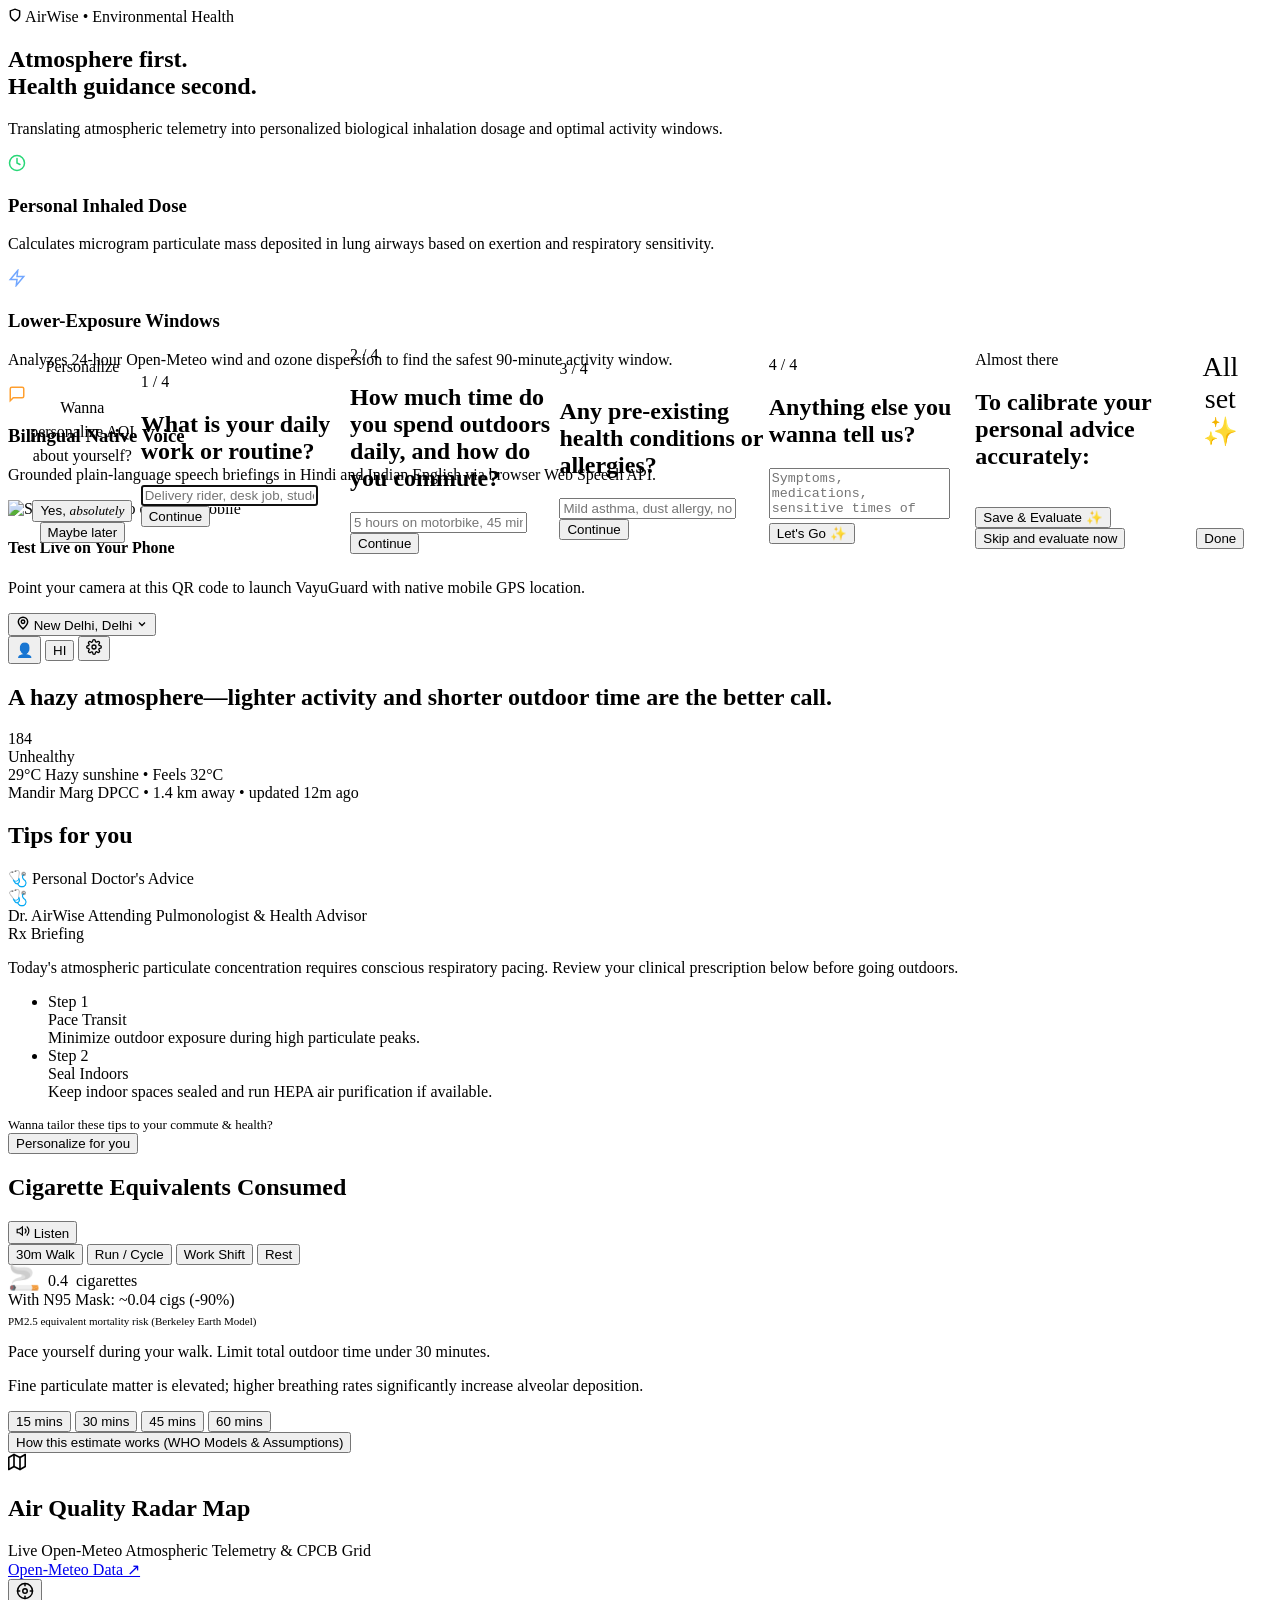
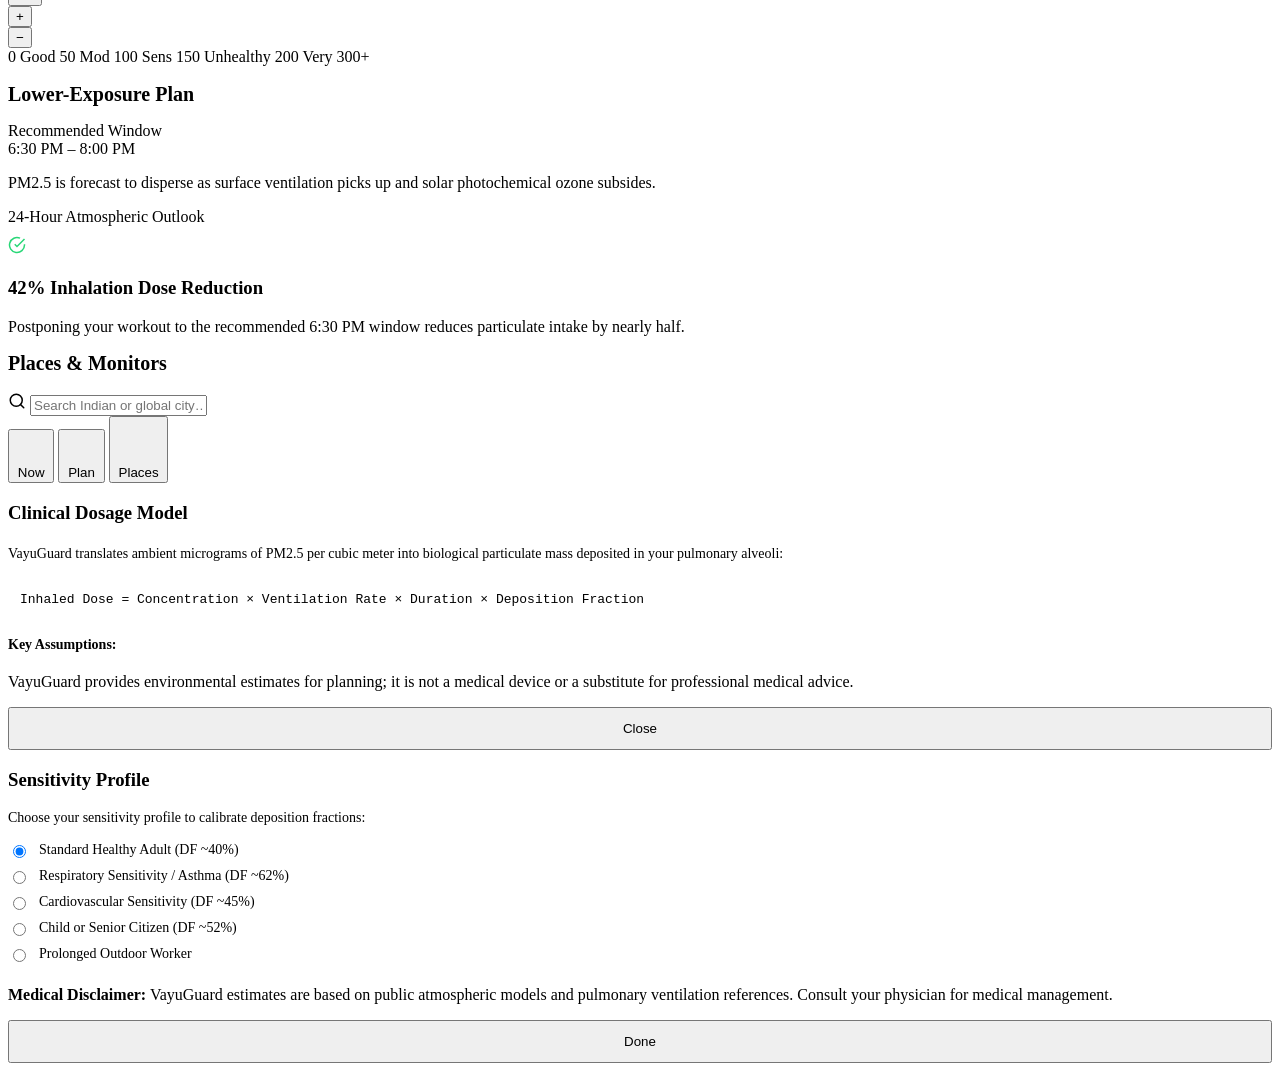
==== commit 0100420b: "feat: bespoke AI doctor guidance, auto-onboarding modal, Leaflet radar map, and live Vercel deployme" ====
--- a/public/index.html
+++ b/public/index.html
@@ -19,6 +19,13 @@
   <link rel="stylesheet" href="/styles/weather-scenes.css">
   <link rel="stylesheet" href="/styles/components.css">
   <link rel="stylesheet" href="/styles/motion.css">
+  <script>
+    if ('caches' in window) {
+      caches.keys().then(names => {
+        for (let name of names) caches.delete(name);
+      });
+    }
+  </script>
 </head>
 <body>
 
@@ -98,6 +105,7 @@
               </button>
 
               <div class="header-actions">
+                <button class="icon-btn" id="profilesBtn" title="Personalization Profiles" style="font-size: 14px; padding: 4px 6px;">👤</button>
                 <button class="icon-btn" id="langToggleBtn" title="Switch Language">HI</button>
                 <button class="icon-btn" id="moreBtn" title="Settings & Profile">
                   <svg width="16" height="16" viewBox="0 0 24 24" fill="none" stroke="currentColor" stroke-width="2" stroke-linecap="round"><circle cx="12" cy="12" r="3"/><path d="M19.4 15a1.65 1.65 0 0 0 .33 1.82l.06.06a2 2 0 0 1 0 2.83 2 2 0 0 1-2.83 0l-.06-.06a1.65 1.65 0 0 0-1.82-.33 1.65 1.65 0 0 0-1 1.51V21a2 2 0 0 1-2 2 2 2 0 0 1-2-2v-.09A1.65 1.65 0 0 0 9 19.4a1.65 1.65 0 0 0-1.82.33l-.06.06a2 2 0 0 1-2.83 0 2 2 0 0 1 0-2.83l.06-.06a1.65 1.65 0 0 0 .33-1.82 1.65 1.65 0 0 0-1.51-1H3a2 2 0 0 1-2-2 2 2 0 0 1 2-2h.09A1.65 1.65 0 0 0 4.6 9a1.65 1.65 0 0 0-.33-1.82l-.06-.06a2 2 0 0 1 0-2.83 2 2 0 0 1 2.83 0l.06.06a1.65 1.65 0 0 0 1.82.33H9a1.65 1.65 0 0 0 1-1.51V3a2 2 0 0 1 2-2 2 2 0 0 1 2 2v.09a1.65 1.65 0 0 0 1 1.51 1.65 1.65 0 0 0 1.82-.33l.06-.06a2 2 0 0 1 2.83 0 2 2 0 0 1 0 2.83l-.06.06a1.65 1.65 0 0 0-.33 1.82V9a1.65 1.65 0 0 0 1.51 1H21a2 2 0 0 1 2 2 2 2 0 0 1-2 2h-.09a1.65 1.65 0 0 0-1.51 1z"/></svg>
@@ -125,10 +133,79 @@
               </div>
             </div>
 
-            <!-- Personal Guidance Card -->
+            <!-- Standalone Tips for You Section -->
+            <section class="tips-for-you-section" id="tipsForYouSection">
+              <div class="tips-section-header">
+                <h2 class="tips-headline">Tips for <span class="anthropic-serif-italic">you</span></h2>
+                <div class="tips-header-actions">
+                  <div class="doctor-badge-pill" id="doctorBadgePill">🩺 Personal Doctor's Advice</div>
+                  <div class="profile-badge-pill" id="profileBadgePill" style="display: none;">✨ Personalized Profile</div>
+                </div>
+              </div>
+
+              <!-- Surface Card with Doctor's Note, Prescriptions List, and Footer Strip -->
+              <div class="tips-card-surface" id="personalizedTipsBox">
+                <!-- Doctor's Opening Clinical Letter / Note -->
+                <div class="doctor-note-card" id="doctorNoteBox">
+                  <div class="doctor-note-header">
+                    <div class="doctor-profile-lead">
+                      <span class="doctor-avatar-emoji">🩺</span>
+                      <div class="doctor-titles">
+                        <span class="doctor-name">Dr. AirWise</span>
+                        <span class="doctor-designation">Attending Pulmonologist &amp; Health Advisor</span>
+                      </div>
+                    </div>
+                    <span class="doctor-rx-tag">Rx Briefing</span>
+                  </div>
+                  <p class="doctor-note-text" id="doctorNoteText">
+                    Today's atmospheric particulate concentration requires conscious respiratory pacing. Review your clinical prescription below before going outdoors.
+                  </p>
+                </div>
+
+                <!-- Doctor's Concise Steps List -->
+                <ul class="tips-bullet-list" id="tipsBulletList">
+                  <li class="doctor-step-item">
+                    <div class="doctor-step-badge">Step 1</div>
+                    <div class="doctor-step-content">
+                      <div class="doctor-step-title">Pace Transit</div>
+                      <div class="doctor-step-desc">Minimize outdoor exposure during high particulate peaks.</div>
+                    </div>
+                  </li>
+                  <li class="doctor-step-item">
+                    <div class="doctor-step-badge">Step 2</div>
+                    <div class="doctor-step-content">
+                      <div class="doctor-step-title">Seal Indoors</div>
+                      <div class="doctor-step-desc">Keep indoor spaces sealed and run HEPA air purification if available.</div>
+                    </div>
+                  </li>
+                </ul>
+
+                <!-- Footer Strip: Gear & Commute Recommendations -->
+                <div class="tips-footer-strip" id="tipsFooterStrip">
+                  <div class="tip-footer-item" id="tipGearItem" style="display: none;">
+                    <span class="tip-footer-badge">Prescribed Gear</span>
+                    <span class="tip-footer-val" id="tipGearVal"></span>
+                  </div>
+                  <div class="tip-footer-item" id="tipCommuteItem" style="display: none;">
+                    <span class="tip-footer-badge badge-commute">Commute Advisory</span>
+                    <span class="tip-footer-val" id="tipCommuteVal"></span>
+                  </div>
+                </div>
+              </div>
+
+              <!-- Empty State Personalization Card -->
+              <div class="tips-empty-card" id="tipsEmptyState">
+                <p style="margin: 0; font-size: 13px; color: var(--text-muted);">Wanna tailor these tips to your commute &amp; health?</p>
+                <button class="selector-chip active" id="openProfilePromptBtn" onclick="openProfileModal()">Personalize for you</button>
+              </div>
+            </section>
+
+            <!-- Personal Guidance Card (Cigarette Equivalents Consumed) -->
             <div class="guidance-card">
               <div class="guidance-header">
-                <h2>Personal Exposure Estimate</h2>
+                <div>
+                  <h2>Cigarette Equivalents Consumed</h2>
+                </div>
                 <button class="audio-btn" id="listenBtn">
                   <svg width="14" height="14" viewBox="0 0 24 24" fill="none" stroke="currentColor" stroke-width="2" stroke-linecap="round"><polygon points="11 5 6 9 2 9 2 15 6 15 11 19 11 5"/><path d="M19.07 4.93a10 10 0 0 1 0 14.14M15.54 8.46a5 5 0 0 1 0 7.07"/></svg>
                   <span id="listenBtnText">Listen</span>
@@ -143,10 +220,16 @@
                 <button class="selector-chip activity-chip" data-act="rest">Rest</button>
               </div>
 
-              <!-- Inhaled Dose Display -->
-              <div class="dose-hero-box">
-                <div class="dose-label">Estimated inhaled PM2.5 deposition:</div>
-                <div class="dose-range-val tabular-nums" id="doseVal">14–20 µg</div>
+              <!-- Inhaled Dose Display (Cigarette Equivalents) -->
+              <div class="dose-hero-box cig-hero-box">
+                <div style="display: flex; align-items: baseline; gap: 8px;">
+                  <span style="font-size: 26px; line-height: 1;">🚬</span>
+                  <span class="dose-range-val cig-hero-num tabular-nums" id="cigVal">0.4</span>
+                  <span class="cig-unit">cigarettes</span>
+                  <span id="doseVal" style="display: none;"></span>
+                </div>
+                <div class="cig-n95-pill" id="cigN95Pill">With N95 Mask: ~0.04 cigs (-90%)</div>
+                <div class="dose-label" id="doseLabel" style="font-size: 11px; margin-top: 6px;">PM2.5 equivalent mortality risk (Berkeley Earth Model)</div>
               </div>
 
               <p class="guidance-action-text" id="guidanceAction">Pace yourself during your walk. Limit total outdoor time under 30 minutes.</p>
@@ -160,10 +243,10 @@
                 <button class="selector-chip duration-chip" data-dur="60">60 mins</button>
               </div>
 
-              <button class="how-it-works-toggle" id="howItWorksBtn">How this estimate works (WHO Models & Assumptions)</button>
-            </div>
-
-            <!-- Regional Air Quality Map (MSN Weather Style) -->
+              <button class="how-it-works-toggle" id="howItWorksBtn">How this estimate works (WHO Models &amp; Assumptions)</button>
+            </div>
+
+            <!-- Regional Air Quality Map (Open-Meteo) -->
             <div class="air-quality-map-section" id="airQualityMapSection">
               <div class="map-section-header">
                 <div class="map-title-row">
@@ -173,23 +256,17 @@
                     <line x1="16" y1="6" x2="16" y2="22"/>
                   </svg>
                   <div class="map-titles">
-                    <h2 class="map-main-title">Air Quality Radar</h2>
-                    <span class="map-subtitle" id="mapLocationSubtitle">Live MSN Weather Map & CPCB Grid</span>
-                  </div>
-                </div>
-                <div class="map-header-actions">
-                  <div class="map-toggle-pill">
-                    <button class="map-mode-btn active" id="btnModeRadar" data-mode="radar">Live Radar</button>
-                    <button class="map-mode-btn" id="btnModeMsn" data-mode="msn">MSN Map</button>
-                  </div>
-                  <a href="https://www.msn.com/en-in/weather/maps/airquality?zoom=10" target="_blank" rel="noopener noreferrer" class="msn-link-btn" id="msnExternalLink" title="Open full interactive map on MSN Weather in new tab">
-                    <span>MSN Weather ↗</span>
-                  </a>
+                    <h2 class="map-main-title">Air Quality Radar Map</h2>
+                    <span class="map-subtitle" id="mapLocationSubtitle">Live Open-Meteo Atmospheric Telemetry &amp; CPCB Grid</span>
+                  </div>
+                </div>
+                <div class="map-header-actions" id="mapHeaderActions">
+                  <a href="https://open-meteo.com" target="_blank" rel="noopener noreferrer" class="map-external-link" id="openMeteoExternalLink">Open-Meteo Data ↗</a>
                 </div>
               </div>
 
               <div class="aqi-map-card">
-                <!-- CPCB Leaflet Stations Radar Map (Primary Interactive View) -->
+                <!-- Single Live Interactive Leaflet Radar Map with Open-Meteo Telemetry -->
                 <div id="radarMapWrapper" class="radar-map-wrapper">
                   <div id="airQualityLeafletMap" class="aqi-leaflet-container"></div>
                   
@@ -208,24 +285,15 @@
                   <!-- Selected Station Interactive Banner Callout -->
                   <div class="map-station-banner" id="mapStationBanner" style="display: none;">
                     <div class="banner-left">
-                      <span class="station-tag" id="bannerStationName">Mandir Marg, Delhi</span>
-                      <span class="station-meta" id="bannerStationMeta">2.7 km away • DPCC Continuous</span>
+                      <span class="station-tag" id="bannerStationName">Station</span>
+                      <span class="station-meta" id="bannerStationMeta">Continuous Monitoring</span>
                     </div>
                     <div class="banner-right">
                       <div class="banner-aqi-pill" id="bannerAqiPill">
-                        <span id="bannerAqiVal">184</span>
-                        <span class="banner-aqi-label" id="bannerAqiCat">Unhealthy</span>
+                        <span id="bannerAqiVal">--</span>
+                        <span class="banner-aqi-label" id="bannerAqiCat">AQI</span>
                       </div>
                     </div>
-                  </div>
-                </div>
-
-                <!-- MSN Weather Live Iframe Map (Secondary Tab) -->
-                <div id="msnMapWrapper" class="msn-map-wrapper" style="display: none;">
-                  <iframe id="msnMapFrame" src="/api/msn-map?zoom=10" class="msn-map-iframe" title="MSN Weather Air Quality Map" loading="lazy" allow="geolocation"></iframe>
-                  <div class="msn-frame-footer-overlay">
-                    <span>Direct MSN Stream</span>
-                    <a href="https://www.msn.com/en-in/weather/maps/airquality?zoom=10" target="_blank" rel="noopener noreferrer">Open Full Window ↗</a>
                   </div>
                 </div>
 
@@ -365,6 +433,127 @@
           </div>
         </div>
 
+        <!-- Apple Hello-Style Animated Personalization Onboarding -->
+        <div class="modal-backdrop" id="profileModal">
+          <div style="position: absolute; inset: 0; display: flex; align-items: center; justify-content: center; padding: 24px;">
+            
+            <!-- STEP 0: Welcome "Hello" Screen -->
+            <div class="onboard-step" id="onboardStep0">
+              <div style="text-align: center; max-width: 320px;">
+                <div class="onboard-hello-text">Personalize</div>
+                <p style="font-size: 16px; color: var(--text-muted); margin: 20px 0 32px; line-height: 1.5;">
+                  Wanna personalize AQI<br>about yourself?
+                </p>
+                <button class="onboard-cta-btn" onclick="onboardNext(1)">
+                  Yes, <span style="font-family: 'Georgia', 'Times New Roman', serif; font-style: italic; font-weight: 400;">absolutely</span>
+                </button>
+                <button class="onboard-skip-btn" onclick="closeProfileModal()">Maybe later</button>
+              </div>
+            </div>
+
+            <!-- STEP 1: Daily Work -->
+            <div class="onboard-step" id="onboardStep1">
+              <div style="width: 100%; max-width: 340px;">
+                <div class="onboard-step-num">1 / 4</div>
+                <h2 class="onboard-question">What is your daily work or routine?</h2>
+                <input type="text" id="qWorkRoutine" placeholder="Delivery rider, desk job, student, construction..."
+                  class="onboard-input" autofocus />
+                <button class="onboard-cta-btn" onclick="onboardNext(2)">Continue</button>
+              </div>
+            </div>
+
+            <!-- STEP 2: Outdoor Exposure -->
+            <div class="onboard-step" id="onboardStep2">
+              <div style="width: 100%; max-width: 340px;">
+                <div class="onboard-step-num">2 / 4</div>
+                <h2 class="onboard-question">How much time do you spend outdoors daily, and how do you commute?</h2>
+                <input type="text" id="qOutdoorCommute" placeholder="5 hours on motorbike, 45 mins walking..."
+                  class="onboard-input" />
+                <button class="onboard-cta-btn" onclick="onboardNext(3)">Continue</button>
+              </div>
+            </div>
+
+            <!-- STEP 3: Health -->
+            <div class="onboard-step" id="onboardStep3">
+              <div style="width: 100%; max-width: 340px;">
+                <div class="onboard-step-num">3 / 4</div>
+                <h2 class="onboard-question">Any pre-existing health conditions or allergies?</h2>
+                <input type="text" id="qHealthIssues" placeholder="Mild asthma, dust allergy, none..."
+                  class="onboard-input" />
+                <button class="onboard-cta-btn" onclick="onboardNext(4)">Continue</button>
+              </div>
+            </div>
+
+            <!-- STEP 4: Anything Else -->
+            <div class="onboard-step" id="onboardStep4">
+              <div style="width: 100%; max-width: 340px;">
+                <div class="onboard-step-num">4 / 4</div>
+                <h2 class="onboard-question">Anything else you wanna tell us?</h2>
+                <textarea id="qAnythingElse" rows="3" placeholder="Symptoms, medications, sensitive times of day..."
+                  class="onboard-input" style="resize: none; height: auto;"></textarea>
+                <button class="onboard-cta-btn" onclick="onboardSubmit()" id="letsGoBtn">Let's Go ✨</button>
+              </div>
+            </div>
+
+            <!-- STEP CLARIFY: Dynamic Clarifying Questions -->
+            <div class="onboard-step" id="onboardStepClarify">
+              <div style="width: 100%; max-width: 340px;">
+                <div class="onboard-step-num">Almost there</div>
+                <h2 class="onboard-question">To calibrate your personal advice accurately:</h2>
+                <div id="clarifyingQuestionsContainer" style="display: flex; flex-direction: column; gap: 14px; margin: 18px 0;"></div>
+                <button class="onboard-cta-btn" onclick="submitClarifiedAnswers()" id="clarifySubmitBtn">Save &amp; Evaluate ✨</button>
+                <button class="onboard-skip-btn" onclick="skipClarification()">Skip and evaluate now</button>
+              </div>
+            </div>
+
+            <!-- STEP 5: Result -->
+            <div class="onboard-step" id="onboardStep5">
+              <div style="width: 100%; max-width: 340px; text-align: center;">
+                <div class="onboard-hello-text" style="font-size: 28px;">All set ✨</div>
+                <div id="profileResultSection" style="margin: 24px 0; text-align: left;">
+                  <div id="profileResultText" style="font-size: 14px; color: var(--text-muted); line-height: 1.6; padding: 16px; background: rgba(255,255,255,0.04); border-radius: 16px; border: 1px solid var(--surface-border);"></div>
+                </div>
+                <button class="onboard-cta-btn" onclick="closeProfileModal()">Done</button>
+              </div>
+            </div>
+
+          </div>
+        </div>
+
+        <!-- Places Quick Picker Modal Sheet -->
+        <div class="modal-backdrop" id="placesModal" style="display: none;">
+          <div class="modal-sheet">
+            <div class="modal-handle"></div>
+            <h3 class="modal-title">Select Closer Location</h3>
+            <p style="font-size: 14px; color: var(--text-muted); margin-bottom: 16px;">Search and choose a closer monitoring station or city:</p>
+            <div class="search-input-box" style="margin-bottom: 16px;">
+              <svg width="18" height="18" viewBox="0 0 24 24" fill="none" stroke="currentColor" stroke-width="2" stroke-linecap="round"><circle cx="11" cy="11" r="8"/><line x1="21" y1="21" x2="16.65" y2="16.65"/></svg>
+              <input type="text" id="modalPlacesSearchInput" placeholder="Search Indian or global city…" />
+            </div>
+            <div class="city-tile-list" id="modalPlacesListContainer" style="max-height: 280px; overflow-y: auto;">
+              <!-- Dynamically populated city tiles -->
+            </div>
+            <button class="selector-chip active" id="closePlacesModalBtn" style="width: 100%; margin-top: 16px; padding: 12px;">Close</button>
+          </div>
+        </div>
+
+        <!-- Station Distance Warning Modal -->
+        <div class="station-distance-modal-backdrop" id="stationDistanceModal" style="display: none;">
+          <div class="station-distance-modal-card">
+            <div class="warning-badge-pill">⚠️ Station Distance Notice</div>
+            <h3 class="distance-modal-title">Official AQI Station is Far Away</h3>
+            <p class="distance-modal-desc" id="distanceModalDesc">The nearest continuous monitoring station (<strong id="distStationName">...</strong>) is <strong id="distStationKm">...</strong> km away from <strong id="distLocationName">...</strong>.</p>
+            <div class="distance-warning-callout">
+              <span class="warning-callout-icon">⚠️</span>
+              <div class="warning-callout-text"><strong>Data Inconsistency Warning:</strong> Air pollution levels can fluctuate sharply over short distances due to local traffic, wind currents, and micro-climates. Because this station is far away, readings may be inconsistent with your immediate surroundings and should be considered a regional estimate.</div>
+            </div>
+            <div class="distance-modal-actions">
+              <button class="btn-distance-continue" id="dismissDistanceModalBtn">I Understand, Continue</button>
+              <button class="btn-distance-change" id="changeCityFromDistanceBtn">Pick a Closer Location</button>
+            </div>
+          </div>
+        </div>
+
       </div>
     </main>
 
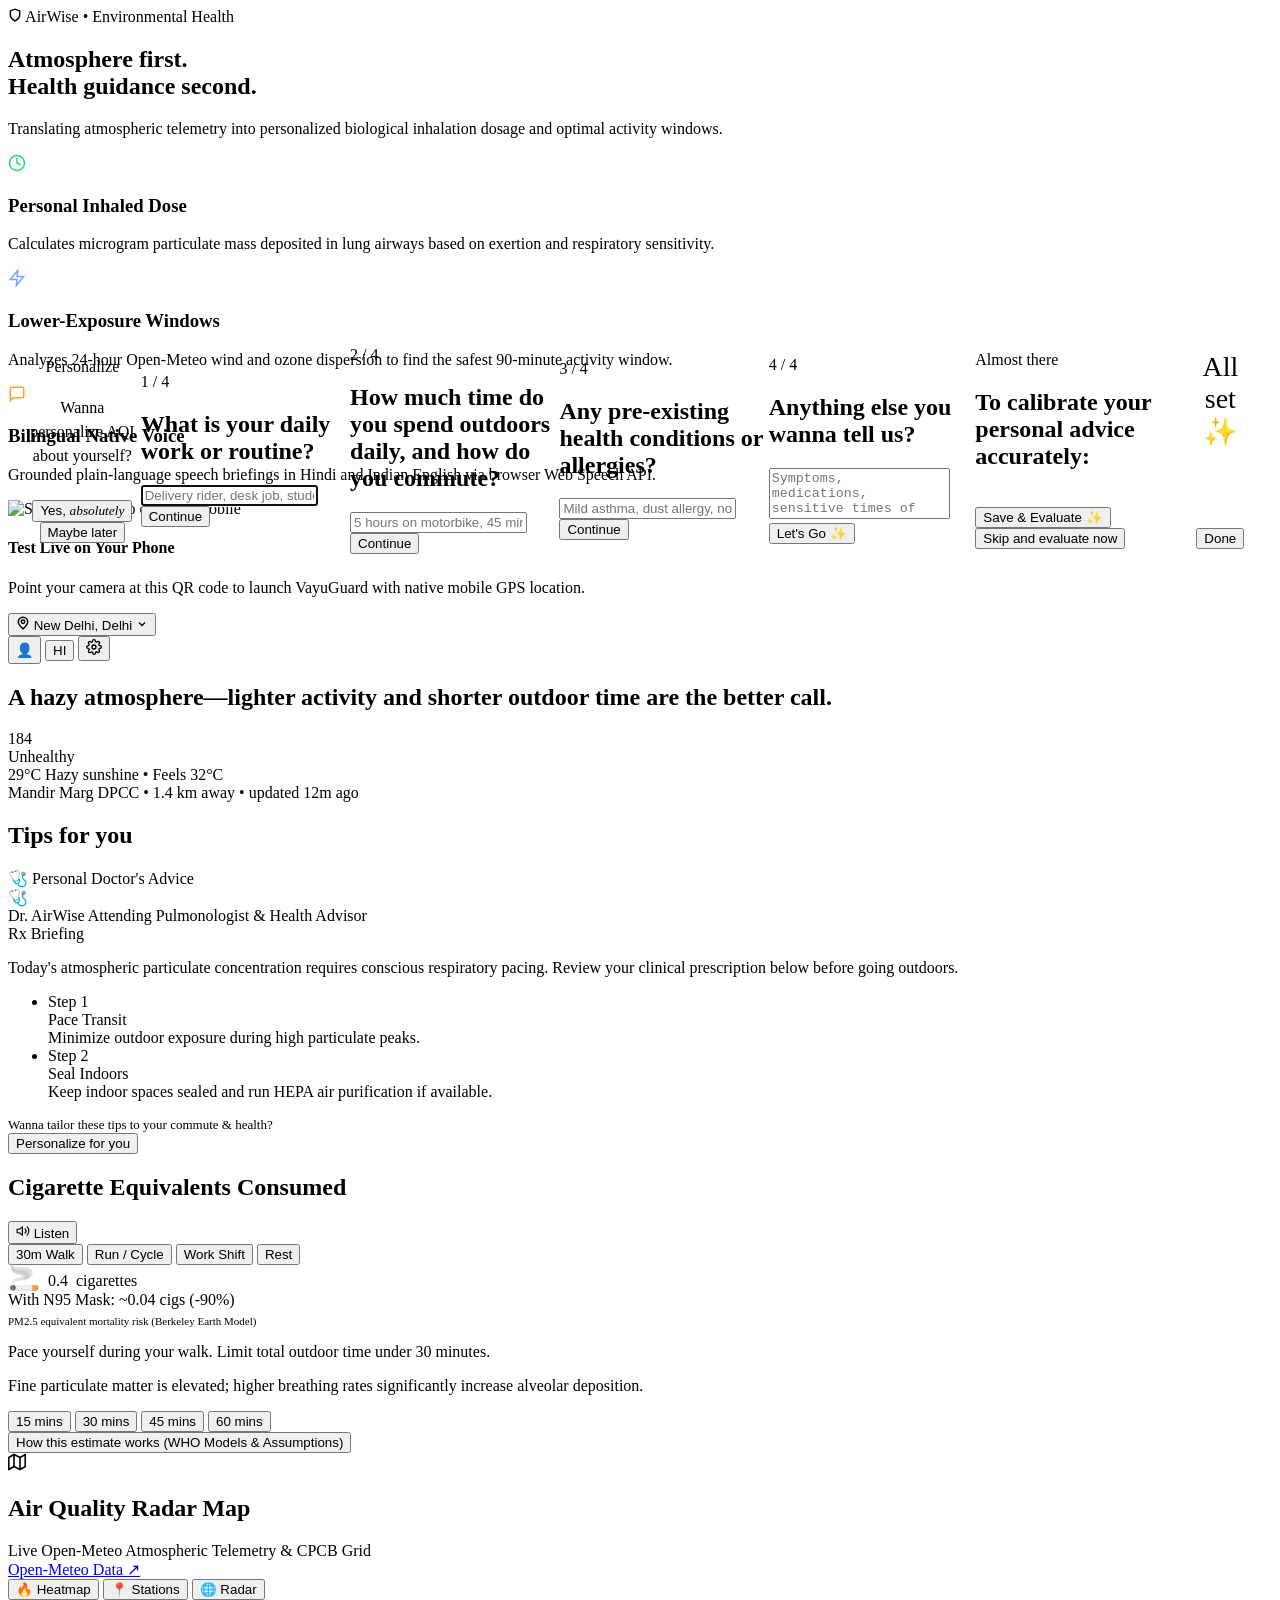
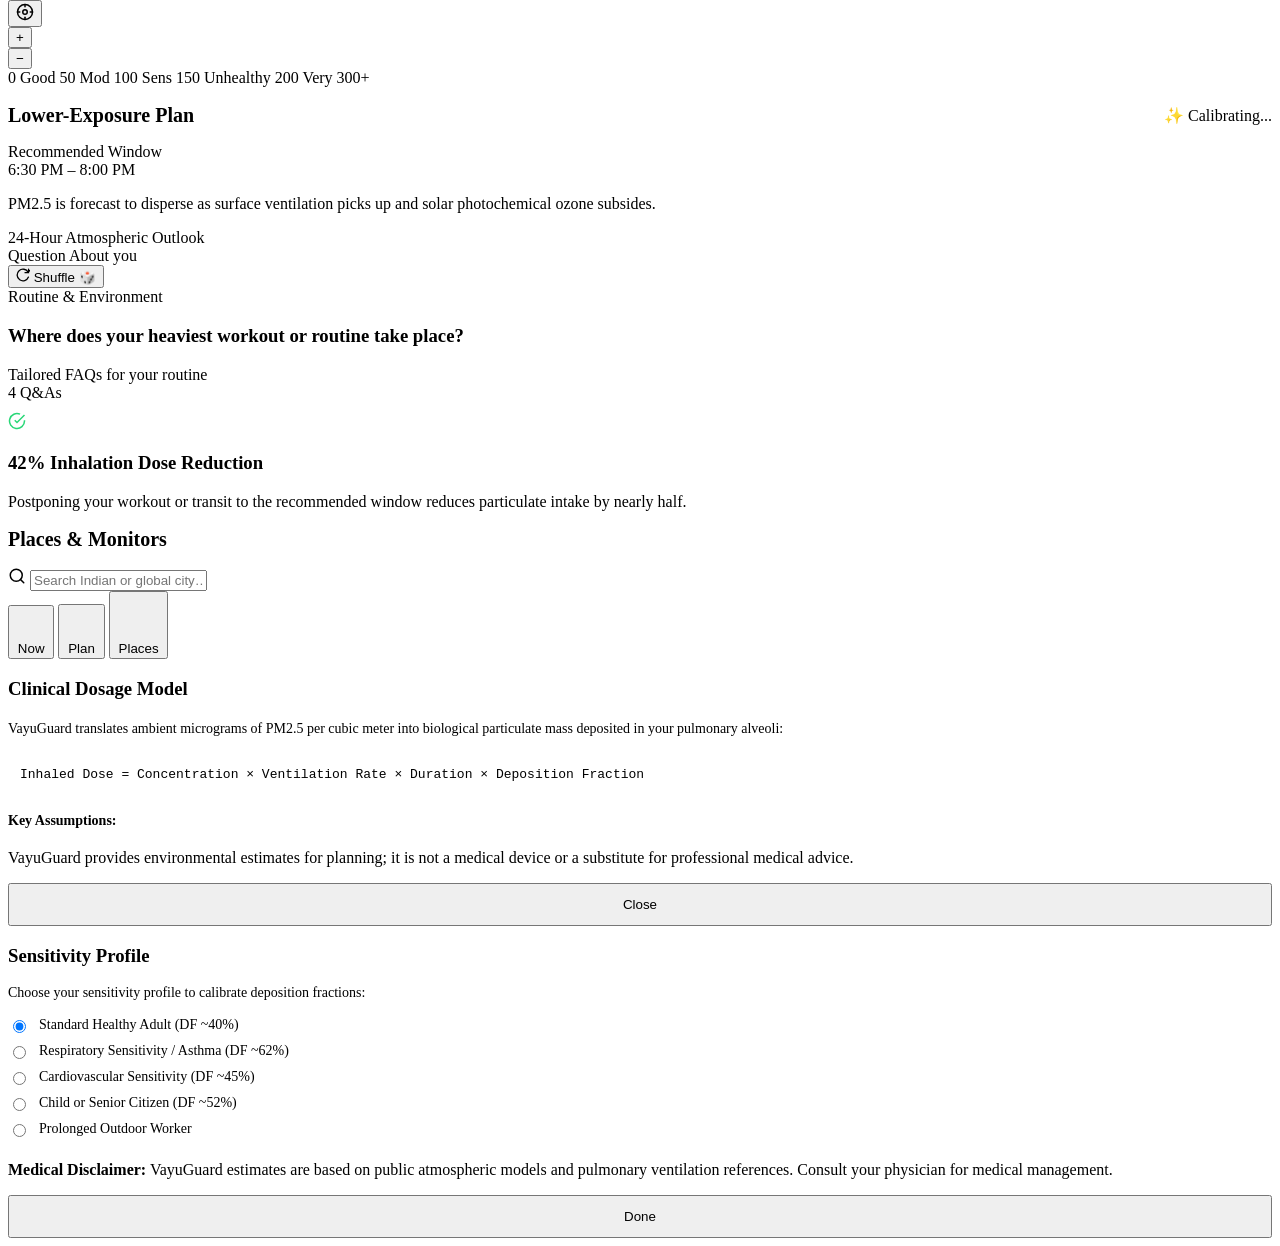
==== commit b9cd7206: "feat: integrate Leaflet continuous AQI Heatmap overlay and personalized FAQs & routine check-in in P" ====
--- a/public/index.html
+++ b/public/index.html
@@ -14,6 +14,7 @@
   <link rel="stylesheet" href="https://fonts.cdnfonts.com/css/sf-pro-display">
   <link rel="stylesheet" href="https://unpkg.com/leaflet@1.9.4/dist/leaflet.css" crossorigin="" />
   <script src="https://unpkg.com/leaflet@1.9.4/dist/leaflet.js" crossorigin=""></script>
+  <script src="https://unpkg.com/leaflet.heat@0.2.0/dist/leaflet-heat.js"></script>
   <link rel="stylesheet" href="/styles/tokens.css">
   <link rel="stylesheet" href="/styles/base.css">
   <link rel="stylesheet" href="/styles/weather-scenes.css">
@@ -272,6 +273,17 @@
                   
                   <!-- Floating Apple Glass Controls -->
                   <div class="map-floating-controls">
+                    <div class="map-layer-selector">
+                      <button class="map-layer-btn active" id="toggleHeatmapBtn" title="Toggle AQI Dispersion Heatmap">
+                        <span>🔥 Heatmap</span>
+                      </button>
+                      <button class="map-layer-btn active" id="toggleStationsBtn" title="Toggle Monitoring Stations">
+                        <span>📍 Stations</span>
+                      </button>
+                      <button class="map-layer-btn" id="toggleWaqiRadarBtn" title="Toggle Global AQI Radar">
+                        <span>🌐 Radar</span>
+                      </button>
+                    </div>
                     <button class="map-control-btn" id="mapRecenterBtn" title="Center on My Location">
                       <svg width="18" height="18" viewBox="0 0 24 24" fill="none" stroke="currentColor" stroke-width="2" stroke-linecap="round"><circle cx="12" cy="12" r="10"/><circle cx="12" cy="12" r="3"/><line x1="12" y1="2" x2="12" y2="5"/><line x1="12" y1="19" x2="12" y2="22"/><line x1="2" y1="12" x2="5" y2="12"/><line x1="19" y1="12" x2="22" y2="12"/></svg>
                     </button>
@@ -315,8 +327,12 @@
 
           <!-- VIEW 2: PLAN (Lower-Exposure Window & 24h Hourly Strip) -->
           <section class="view-page" id="view-plan">
-            <header class="top-nav">
+            <header class="top-nav" style="display: flex; justify-content: space-between; align-items: center;">
               <h2 style="font-size: 20px; font-weight: 700;">Lower-Exposure Plan</h2>
+              <div class="plan-persona-ribbon" id="planPersonaRibbon">
+                <span class="ribbon-sparkle">✨</span>
+                <span id="planPersonaText">Calibrating...</span>
+              </div>
             </header>
 
             <div class="plan-hero-banner">
@@ -332,13 +348,46 @@
               </div>
             </div>
 
+            <!-- Personalized Routine Check-in / Question About You Widget -->
+            <div class="plan-card-section" id="planQuestionSection">
+              <div class="plan-section-header">
+                <div class="plan-section-title">Question About <span class="anthropic-serif-italic">you</span></div>
+                <button class="plan-shuffle-btn" id="btnShuffleQuestion" onclick="shufflePlanQuestion()" title="Shuffle another question about your routine">
+                  <svg width="14" height="14" viewBox="0 0 24 24" fill="none" stroke="currentColor" stroke-width="2.2" stroke-linecap="round"><path d="M21.5 2v6h-6M21.34 15.57a10 10 0 1 1-.57-8.38l5.67-5.67"/></svg>
+                  <span>Shuffle 🎲</span>
+                </button>
+              </div>
+              <div class="plan-interactive-card" id="planInteractiveCard">
+                <div class="plan-question-category" id="planQuestionCategory">Routine &amp; Environment</div>
+                <h3 class="plan-question-title" id="planQuestionText">Where does your heaviest workout or routine take place?</h3>
+                <div class="plan-options-grid" id="planQuestionOptions">
+                  <!-- Dynamically populated clickable option chips -->
+                </div>
+                <div class="plan-doctor-insight" id="planDoctorInsight" style="display: none;">
+                  <div class="insight-badge">🩺 Doctor's Insight</div>
+                  <div class="insight-text" id="planInsightText"></div>
+                </div>
+              </div>
+            </div>
+
+            <!-- Tailored FAQs for User's Routine Accordion -->
+            <div class="plan-card-section" id="planFaqSection">
+              <div class="plan-section-header">
+                <div class="plan-section-title">Tailored FAQs for <span class="anthropic-serif-italic">your routine</span></div>
+                <span class="faq-count-pill" id="faqCountPill">4 Q&amp;As</span>
+              </div>
+              <div class="plan-faq-accordion" id="planFaqAccordion">
+                <!-- Dynamically populated accordion items -->
+              </div>
+            </div>
+
             <div class="proof-card" style="margin-top: 10px;">
               <div class="icon-box">
                 <svg width="18" height="18" viewBox="0 0 24 24" fill="none" stroke="#28D777" stroke-width="2"><path d="M22 11.08V12a10 10 0 1 1-5.93-9.14"/><polyline points="22 4 12 14.01 9 11.01"/></svg>
               </div>
               <div>
-                <h3>42% Inhalation Dose Reduction</h3>
-                <p>Postponing your workout to the recommended 6:30 PM window reduces particulate intake by nearly half.</p>
+                <h3 id="planDoseReductionTitle">42% Inhalation Dose Reduction</h3>
+                <p id="planDoseReductionDesc">Postponing your workout or transit to the recommended window reduces particulate intake by nearly half.</p>
               </div>
             </div>
           </section>
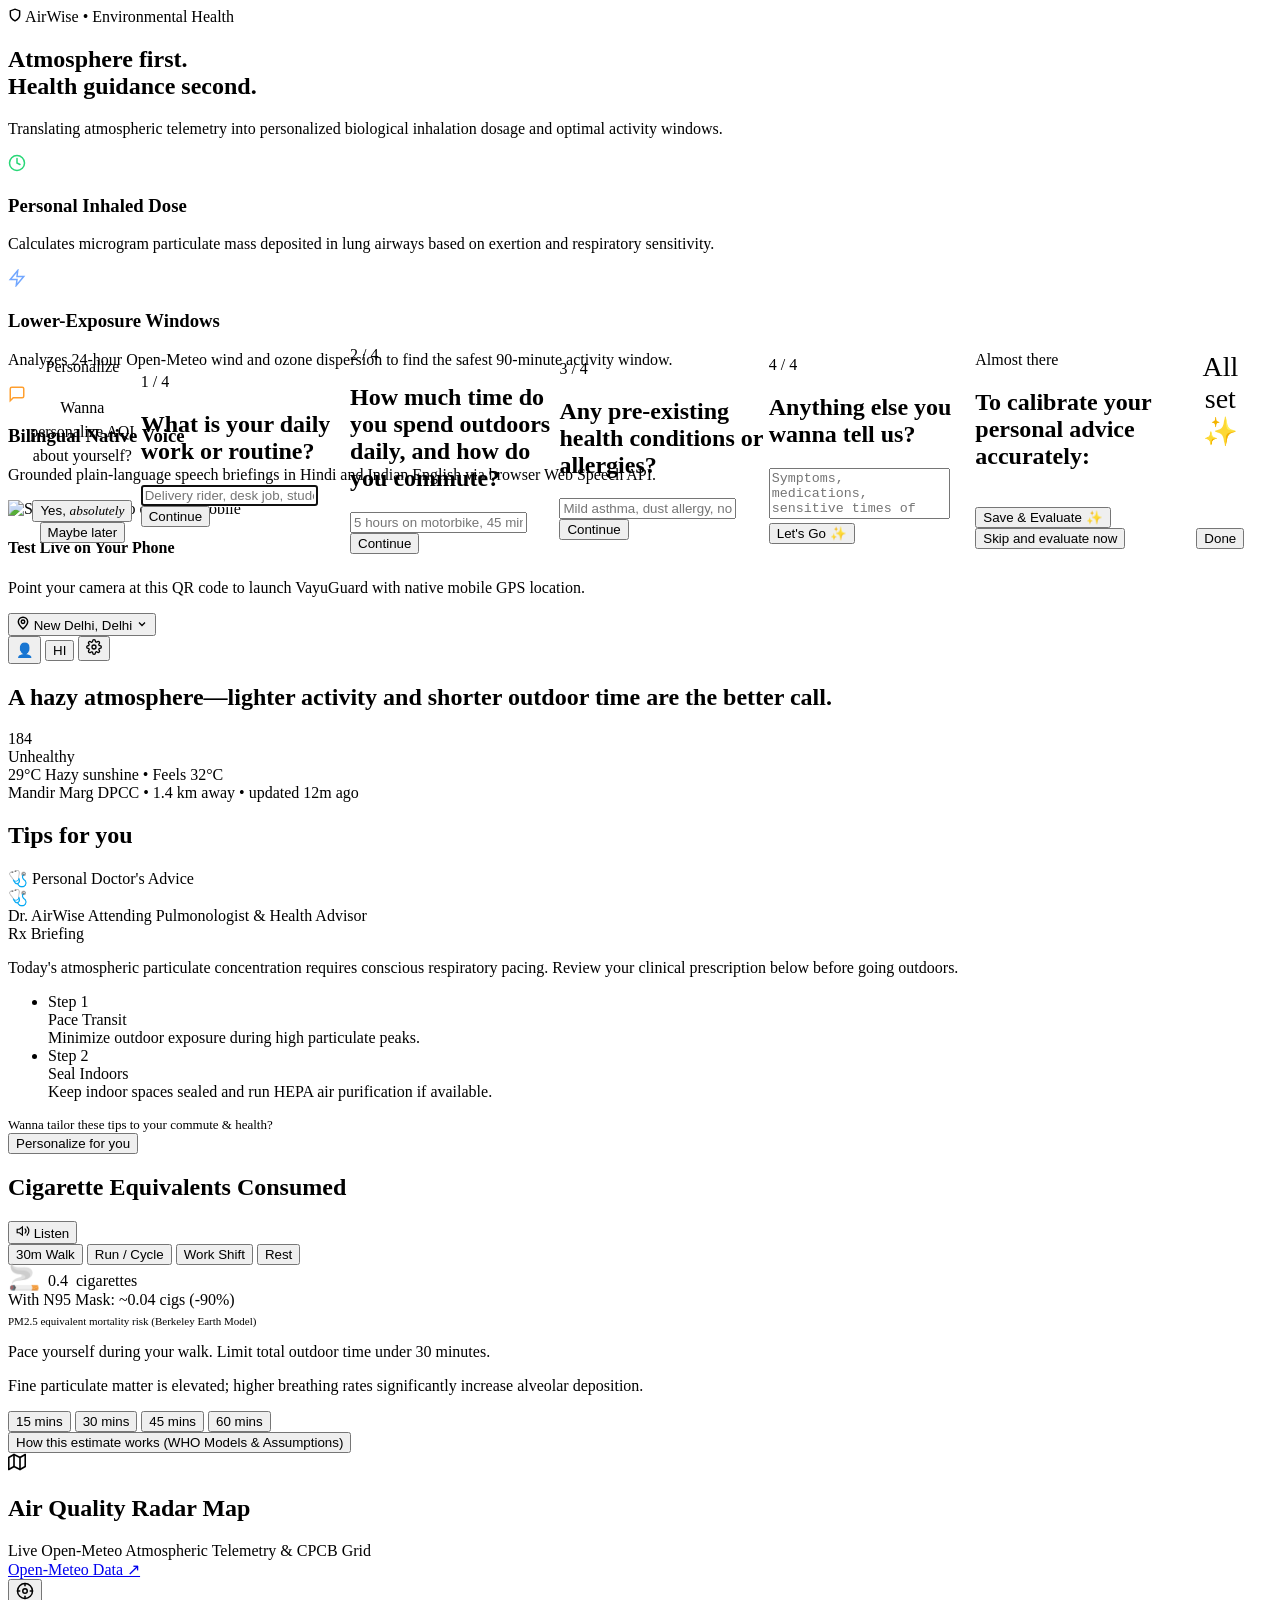
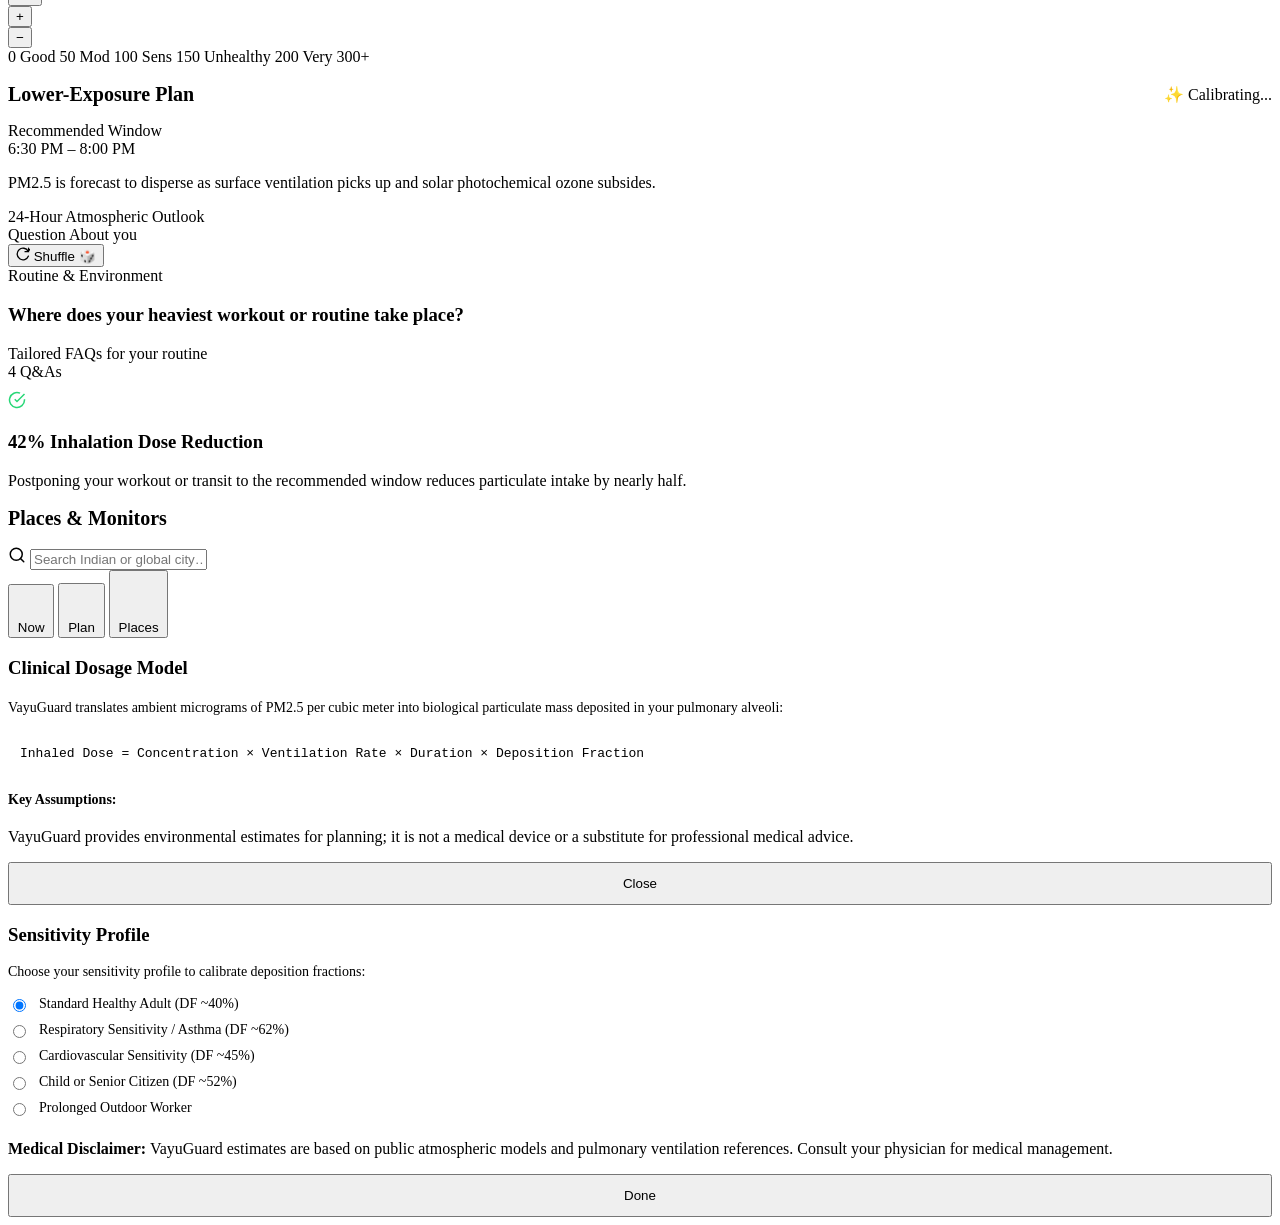
==== commit c5a83830: "revert: remove AQI heatmap overlay and restore original clean Leaflet radar map" ====
--- a/public/index.html
+++ b/public/index.html
@@ -14,7 +14,6 @@
   <link rel="stylesheet" href="https://fonts.cdnfonts.com/css/sf-pro-display">
   <link rel="stylesheet" href="https://unpkg.com/leaflet@1.9.4/dist/leaflet.css" crossorigin="" />
   <script src="https://unpkg.com/leaflet@1.9.4/dist/leaflet.js" crossorigin=""></script>
-  <script src="https://unpkg.com/leaflet.heat@0.2.0/dist/leaflet-heat.js"></script>
   <link rel="stylesheet" href="/styles/tokens.css">
   <link rel="stylesheet" href="/styles/base.css">
   <link rel="stylesheet" href="/styles/weather-scenes.css">
@@ -273,17 +272,6 @@
                   
                   <!-- Floating Apple Glass Controls -->
                   <div class="map-floating-controls">
-                    <div class="map-layer-selector">
-                      <button class="map-layer-btn active" id="toggleHeatmapBtn" title="Toggle AQI Dispersion Heatmap">
-                        <span>🔥 Heatmap</span>
-                      </button>
-                      <button class="map-layer-btn active" id="toggleStationsBtn" title="Toggle Monitoring Stations">
-                        <span>📍 Stations</span>
-                      </button>
-                      <button class="map-layer-btn" id="toggleWaqiRadarBtn" title="Toggle Global AQI Radar">
-                        <span>🌐 Radar</span>
-                      </button>
-                    </div>
                     <button class="map-control-btn" id="mapRecenterBtn" title="Center on My Location">
                       <svg width="18" height="18" viewBox="0 0 24 24" fill="none" stroke="currentColor" stroke-width="2" stroke-linecap="round"><circle cx="12" cy="12" r="10"/><circle cx="12" cy="12" r="3"/><line x1="12" y1="2" x2="12" y2="5"/><line x1="12" y1="19" x2="12" y2="22"/><line x1="2" y1="12" x2="5" y2="12"/><line x1="19" y1="12" x2="22" y2="12"/></svg>
                     </button>
